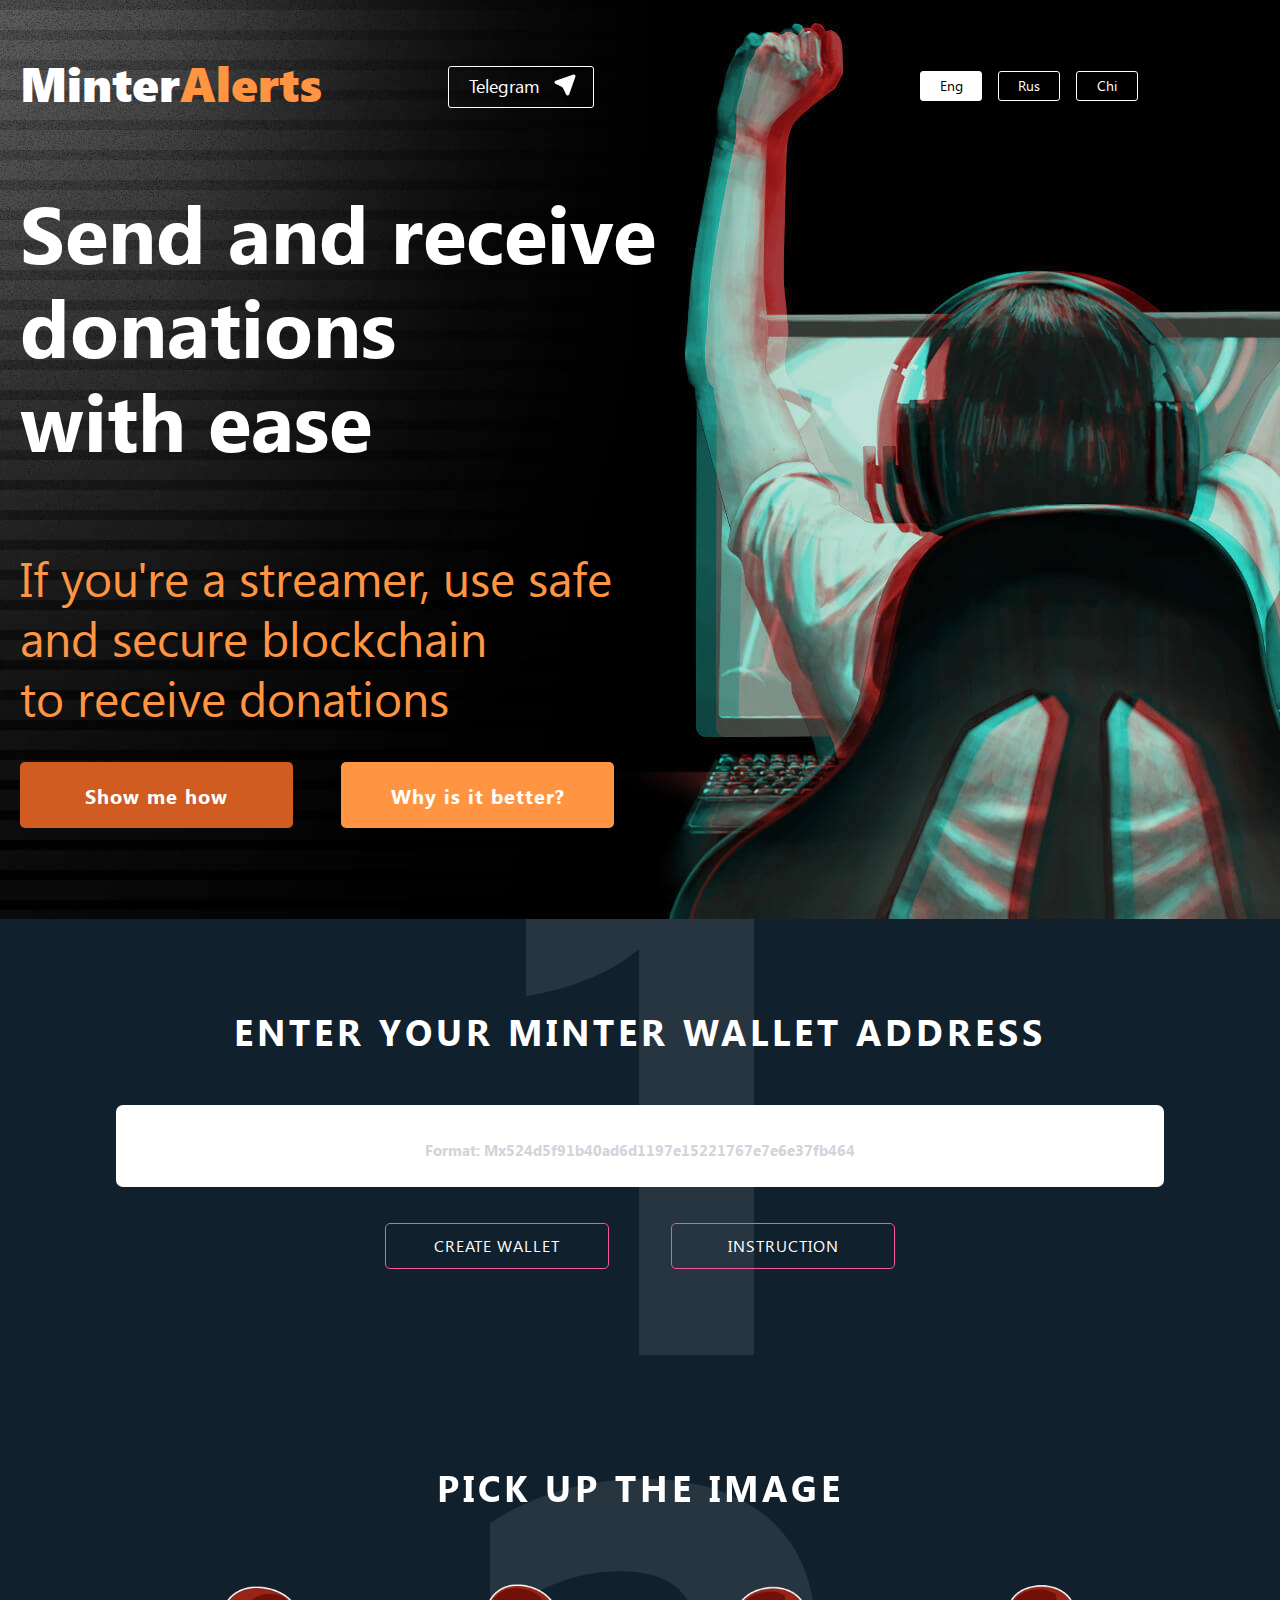
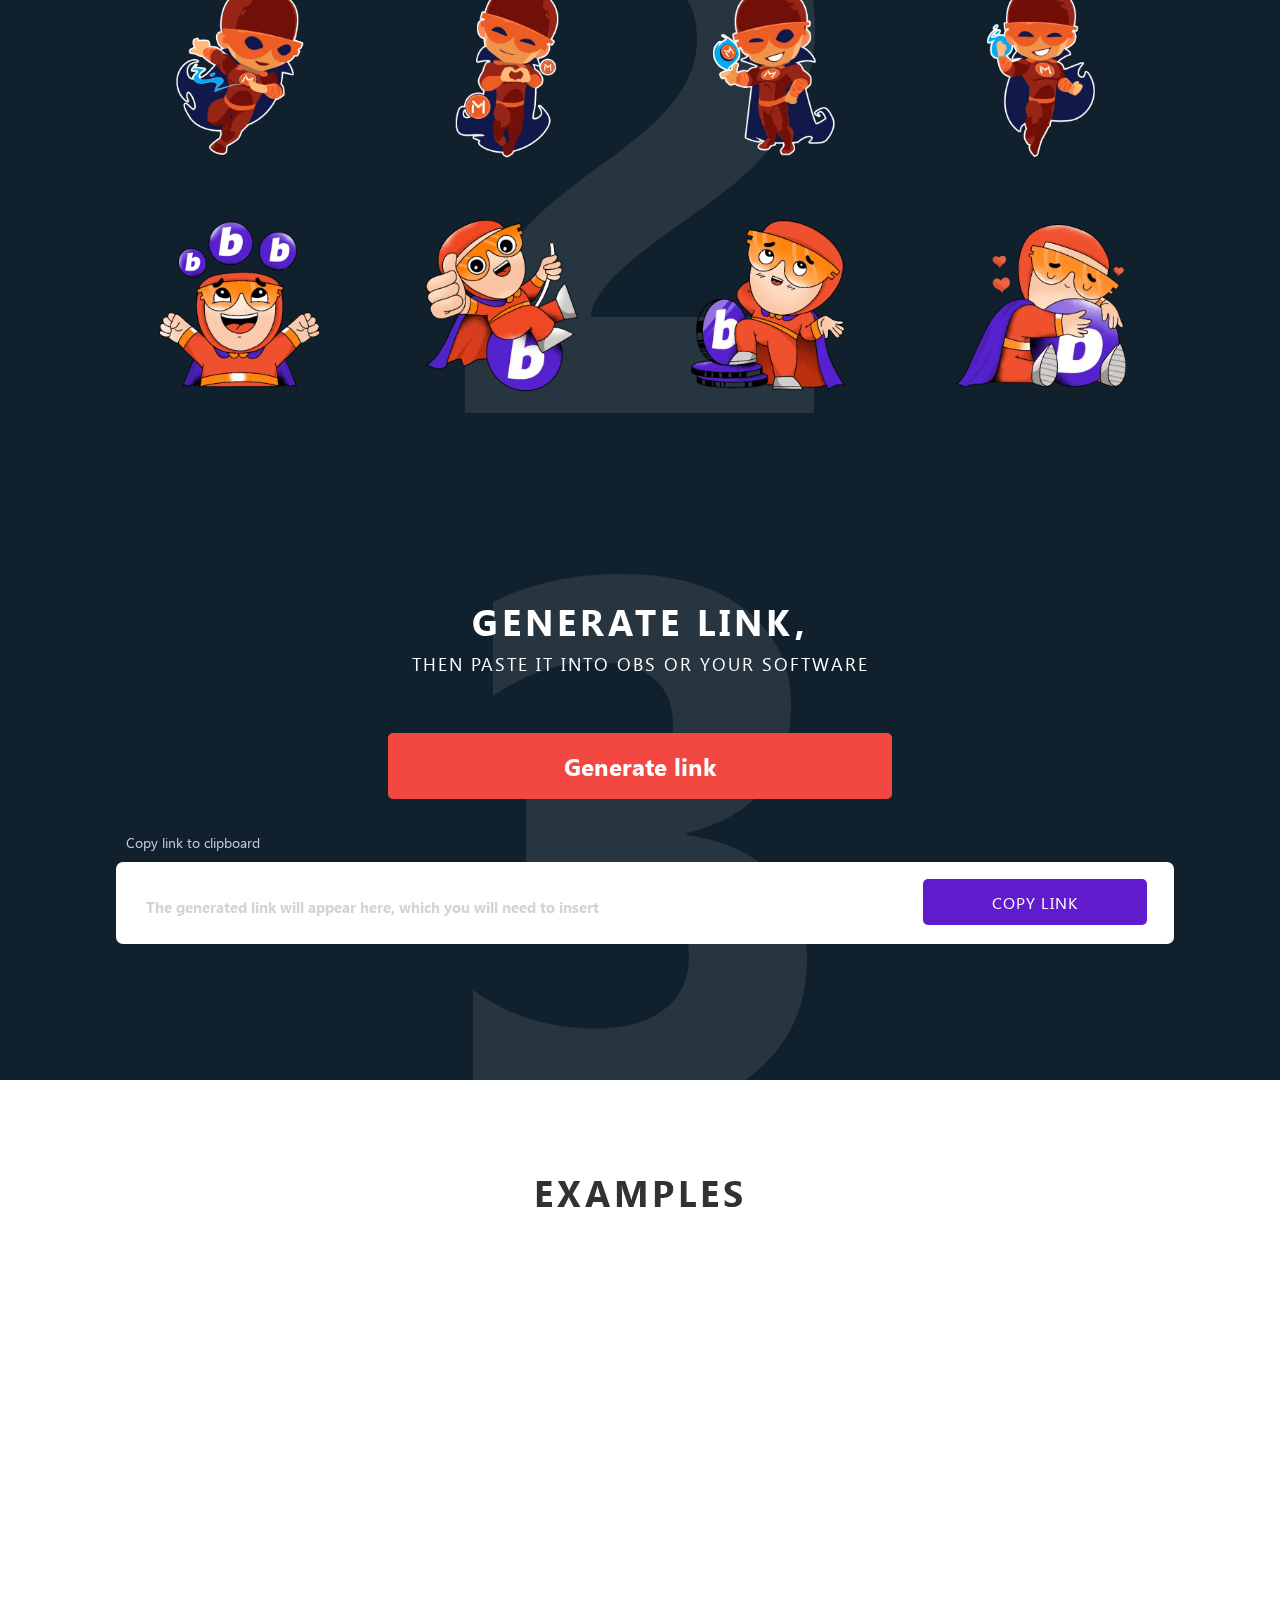
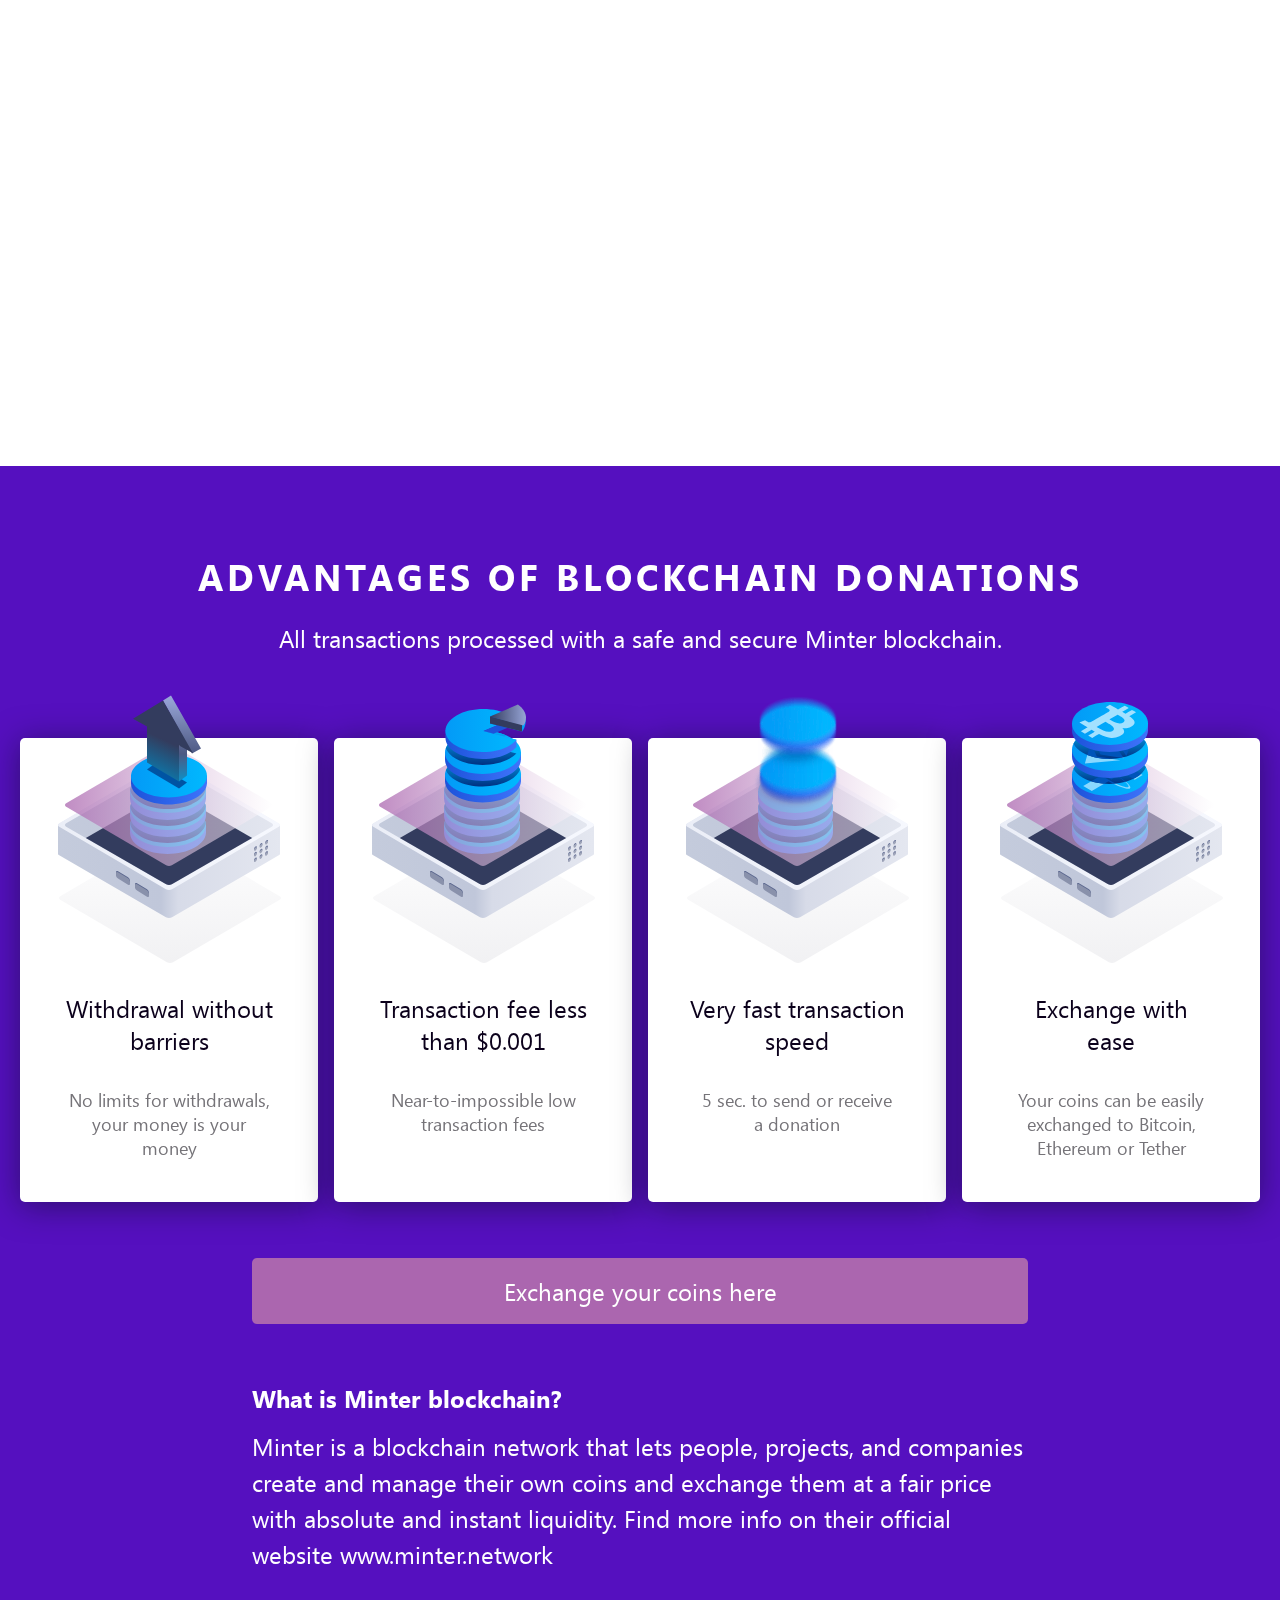
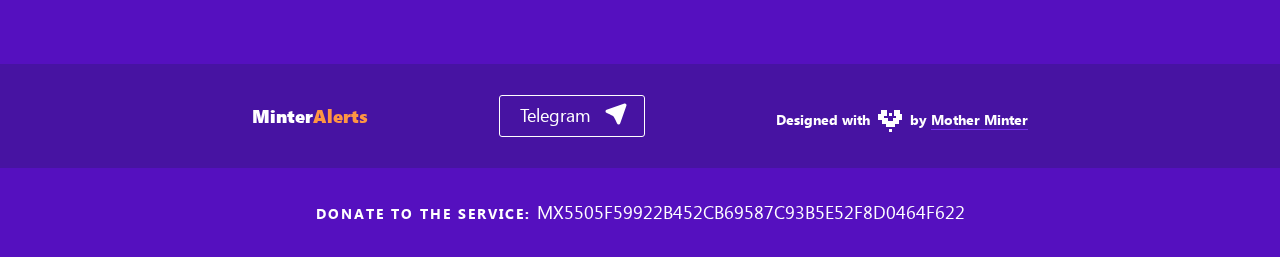
==== index.html @ 15d19d4d "пропустить перевод в футере" ====
<!DOCTYPE html>
<html lang="en">
<head>
    <title>Minter Alerts - Send and receive donations with ease</title>
	<meta name="description" content="">
    <meta charset="UTF-8">
    <meta name="viewport" content="width=device-width, initial-scale=1.0">
	<link rel="apple-touch-icon" sizes="57x57" href="/apple-icon-57x57.png">
	<link rel="apple-touch-icon" sizes="60x60" href="/apple-icon-60x60.png">
	<link rel="apple-touch-icon" sizes="72x72" href="/apple-icon-72x72.png">
	<link rel="apple-touch-icon" sizes="76x76" href="/apple-icon-76x76.png">
	<link rel="apple-touch-icon" sizes="114x114" href="/apple-icon-114x114.png">
	<link rel="apple-touch-icon" sizes="120x120" href="/apple-icon-120x120.png">
	<link rel="apple-touch-icon" sizes="144x144" href="/apple-icon-144x144.png">
	<link rel="apple-touch-icon" sizes="152x152" href="/apple-icon-152x152.png">
	<link rel="apple-touch-icon" sizes="180x180" href="/apple-icon-180x180.png">
	<link rel="icon" type="image/png" sizes="192x192"  href="/android-icon-192x192.png">
	<link rel="icon" type="image/png" sizes="32x32" href="favicon-32x32.png">
	<link rel="icon" type="image/png" sizes="96x96" href="favicon-96x96.png">
	<link rel="icon" type="image/png" sizes="16x16" href="favicon-16x16.png">
	<link rel="manifest" href="./manifest.json">
	<meta name="msapplication-TileColor" content="#ffffff">
	<meta name="msapplication-TileImage" content="/ms-icon-144x144.png">
	<meta name="theme-color" content="#ffffff">
    <link rel="stylesheet" href="assets/css/reset.css">
    <link rel="stylesheet" href="slick/slick.css">
    <link rel="stylesheet" href="slick/slick-theme.css">
    <link rel="stylesheet" href="assets/css/my-style.css">
</head>
<body>
    <!--Start Page-->
    <!--Start Header-->
    <header>
        <div class="container-big">
            <a href="/" class="logo">Minter<span>Alerts</span></a>
            <a href="https://t.me/MinterAlerts" class="telegram" target="_blank">
               <svg viewBox="0 0 180 60" class="border" preserveAspectRatio="none">
                  <polyline points="179,1 179,59 1,59 1,1 179,1" class="bg-line" />
                  <polyline points="179,1 179,59 1,59 1,1 179,1" class="hl-line" />
                </svg>
                <span>Telegram</span><img src="assets/img/svg/telegram.svg" alt="">
            </a>
            <div class="lang-btn">
                <button data-index="0" class="btn lang-btn__active js-lang-active" onclick="redrawlng('en')">Eng</button>
                <button data-index="2" class="btn" onclick="redrawlng('ru')">Rus</button>
                <button data-index="1" class="btn" onclick="redrawlng('cn')">Chi</button>
            </div>
        </div>
    </header>
    <div class="hamburger" onclick="showMenu()">
        <div class="wrap-hamburger">
            <span></span>
            <span></span>
            <span></span>
        </div>
    </div>
    <div class="menu">
        <div class="lang-btn__mobil">
            <button data-index="0" class="btn js-lang-active" onclick="redrawlng('en')"><img src="assets/img/svg/flag_kingdom.svg" alt=""></button>
            <button data-index="2" class="btn" onclick="redrawlng('ru')"><img src="assets/img/svg/flag_russia.svg" alt=""></button>
            <button data-index="1" class="btn" onclick="redrawlng('cn')"><img src="assets/img/svg/flag_china.svg" alt=""></button>
        </div>
        <ul class="nav">
            <li><a href="#alerts" onclick="hideMenu()">Alerts</a></li>
            <li><a href="#examples" onclick="hideMenu()">examples</a></li>
            <li><a href="#wallet" onclick="hideMenu()">wallet</a></li>
        </ul>
        <button class="btn" onclick="hideMenu()">Close</button>
    </div>
    <!--End Header-->
    <!--Start Top-Slide-->
    <section class="top-slide">
        <div id="black-bg"></div>
        <div class="container-big">
            <h1  class="replacer h1-title" lng="send_and_receive">Send and receive<br>donations<br>with ease</h1>
            <h2 class="replacer h2-subtitle" lng="if_youre_a_streamer">If you're a streamer, use safe<br>and secure blockchain<br>to receive donations</h2>
            <div class="top-slide__btn">
                <a class="btn" href="#wallet">
                    <span class="btn-effect gradient-01"></span>
                    <span class="replacer btn-text" lng="show_me_how">Show me how</span>
                </a>
                <a class="btn btn-right" href="#information">
                    <span class="btn-effect gradient-02"></span>
                    <div class="replacer btn-text" lng="why">Why is it better?</div>
                </a>
            </div>
        </div>
    </section>
    <!--End Top-Slide-->
    <!--Start Order-Process-->
    <section class="order-process">
        <div class="container-middle">
            <!--Start Wallet-Number-->
            <div class="wallet-number" id="wallet">
                <h3 class="replacer" lng="enter_your_wallet">Enter your Minter wallet address</h3>
                <h3 class="replacer mobil-h3" lng="enter_your_wallet">1.Enter your Minter wallet address</h3>
                <form>
                    <input type="text" id="inputAddr" placeholder="Format: Mx524d5f91b40ad6d1197e15221767e7e6e37fb464">
                    <a class="btn btn-left" hl = "console_minter" href="https://console.minter.network/" target="_blank">
                        <span class="replacer" lng="create_wallet">create wallet</span>
                        <svg viewBox="0 0 180 60" class="border" preserveAspectRatio="none">
                          <polyline points="179,1 179,59 1,59 1,1 179,1" class="bg-line" />
                          <polyline points="179,1 179,59 1,59 1,1 179,1" class="hl-line" />
                        </svg>
                   </a>
                    <a class="btn js-replace-link" hl = "how_to_wallet" href="https://en.minter.wiki/How_to_create_wallet" target="_blank">
                        <span class="replacer" lng="instruction">instruction</span>
                        <svg viewBox="0 0 180 60" class="border" preserveAspectRatio="none">
                          <polyline points="179,1 179,59 1,59 1,1 179,1" class="bg-line" />
                          <polyline points="179,1 179,59 1,59 1,1 179,1" class="hl-line" />
                        </svg>
                    </a>
                </form>
            </div>
            <!--End Wallet-Number-->
            <!--Start Alert-->
            <div class="alert" id="alerts">
                <h3 class="replacer" lng="pick_up_the_image">pick up the image</h3>
                <h3 class="replacer mobil-h3" lng="pick_up_the_image">2.pick up the image</h3>
                <div class="alert-items">
                    <div class="alert__item" tabindex="0">
                        <img src="assets/img/alert-img/alert-img_01.png" alt="" id="Img_1">
                    </div>
                    <div class="alert__item" tabindex="0">
                        <img src="assets/img/alert-img/alert-img_02.png" alt="" id="Img_2">
                    </div>
                    <div class="alert__item" tabindex="0">
                        <img src="assets/img/alert-img/alert-img_03.png" alt="" id="Img_3">
                    </div>
                    <div class="alert__item" tabindex="0">
                        <img src="assets/img/alert-img/alert-img_04.png" alt="" id="Img_4">
                    </div>
                    <div class="alert__item" tabindex="0">
                        <img src="assets/img/alert-img/alert-img_05.png" alt="" id="Img_5">
                    </div>
                    <div class="alert__item" tabindex="0">
                        <img src="assets/img/alert-img/alert-img_06.png" alt="" id="Img_6">
                    </div>
                    <div class="alert__item" tabindex="0">
                        <img src="assets/img/alert-img/alert-img_07.png" alt="" id="Img_7">
                    </div>
                    <div class="alert__item" tabindex="0">
                        <img src="assets/img/alert-img/alert-img_08.png" alt="" id="Img_8">
                    </div>
                </div>
            </div>
        <!--End Alert-->
        <!--Start Generate-->
        <div class="generate">
            <h3 class="replacer" lng="generate_link">Generate link,</h3>
            <h3 class="replacer mobil-h3" lng="generate_link">3.Generate link,</h3>
            <p class="replacer" lng="paste_it_into_obs">Then paste it into OBS or your SOFTWARE</p>
            <button class="btn" onclick="generate(LANGUAGE)">
                <span class="btn-effect gradient-03"></span>
                <span class="replacer btn-text" lng="generate">Generate link</span>
            </button>
            <form>
                <input type="text" id="outputAddr" placeholder="The generated link will appear here, which you will need to insert">
                <button class="btn">
                    <div class="wrap">
                        <span class="btn-effect gradient-04"></span>
                        <span class="js-copied replacer btn-text" lng="copy_link">Copy Link</span>
                    </div>
                </button>
                <span class="replacer" lng="copy_to_clipboard">Copy link to clipboard</span>
            </form>
        </div>
        <!--End Generate-->
        </div>
    </section>
    <!--End Order-Process-->
    <!--Start Examples-->
    <section class="examples" id="examples">
        <div class="container-big">
            <h3 class="replacer" lng="examples">examples</h3>
			<div class="video">
                        <iframe width="560" height="315" src="https://player.twitch.tv/?autoplay=false&video=v489800971" frameborder="0"></iframe>
            </div>
        </div>
    </section>
    <!--End Examples-->
    <!--Start Information-->
    <section class="information" id="information">
        <div class="container-big">
            <h3 class="replacer" lng="advantages">Advantages of blockchain donations</h3>
            <p class="replacer" lng="processed_with_safe">All transactions processed with a safe and secure Minter blockchain.</p>
            <div class="advantages-items">
                <div class="advantages__item item-01">
                    <h4 class="replacer" lng="withdrawal">Withdrawal without<br>barriers</h4>
                    <p class="replacer" lng="no_limits">No limits for withdrawals,<br>your money is your<br>money</p>
                    <img class="item-img-01" src="assets/img/svg/shadow.svg" alt="">
                    <img class="item-img-02" src="assets/img/svg/box.svg" alt="">
                    <img class="item-img-03" src="assets/img/svg/poligon.svg" alt="">
                    <img class="item-img-04" src="assets/img/svg/money.svg" alt="">
                    <img class="item-img-05" src="assets/img/svg/arrow.svg" alt="">
                </div>
                <div class="advantages__item item-02">
                    <h4 class="replacer" lng="fee">Transaction fee less<br>than $0.001</h4>
                    <p class="replacer" lng="low_fees">Near-to-impossible low<br>transaction fees</p>
                    <img class="item-img-01" src="assets/img/svg/shadow.svg" alt="">
                    <img class="item-img-02" src="assets/img/svg/box.svg" alt="">
                    <img class="item-img-03" src="assets/img/svg/poligon.svg" alt="">
                    <img class="item-img-04" src="assets/img/svg/money_4.svg" alt="">
                    <img class="item-img-05" src="assets/img/svg/money_3.svg" alt="">
                    <img class="item-img-06" src="assets/img/svg/money_2.svg" alt="">
                    <img class="item-img-07" src="assets/img/svg/sector.svg" alt="">
                </div>
                <div class="advantages__item item-03">
                    <h4 class="replacer" lng="fast_speed">Very fast transaction<br>speed</h4>
                    <p class="replacer" lng="5_sec">5 sec. to send or receive<br>a donation</p>
                    <img class="item-img-01" src="assets/img/svg/shadow.svg" alt="">
                    <img class="item-img-02" src="assets/img/svg/box-v2.svg" alt="">
                    <img class="item-img-shadow" src="assets/img/shadow.png" alt="">
                    <img class="item-img-03" src="assets/img/svg/poligon.svg" alt="">
                    <img class="item-img-04" src="assets/img/money_blur_bot.png" alt="">
                    <img class="item-img-05" src="assets/img/money_blur_shadow.png" alt="">
                    <img class="item-img-06" src="assets/img/money_blur_top.png" alt="">
                </div>
                <div class="advantages__item item-04">
                    <h4 class="replacer" lng="exchange_with_ease">Exchange with<br>ease</h4>
                    <p class="replacer" lng="easily_exchanged">Your coins can be easily<br>exchanged to Bitcoin,<br>Ethereum or Tether</p>
                    <img class="item-img-01" src="assets/img/svg/shadow.svg" alt="">
                    <img class="item-img-02" src="assets/img/svg/box.svg" alt="">
                    <img class="item-img-03" src="assets/img/svg/poligon.svg" alt="">
                    <img class="item-img-04" src="assets/img/svg/tether.svg" alt="">
                    <img class="item-img-05" src="assets/img/svg/ethereum.svg" alt="">
                    <img class="item-img-06" src="assets/img/svg/bitcoin.svg" alt="">
                </div>
            </div>
            <div class="advantages-slider">
                <div class="advantages-slider__item">
                    <h4 class="replacer" lng="withdrawal">Withdrawal without<br>barriers</h4>
                    <p class="replacer" lng="no_limits">No limits for withdrawals,<br>your money is your<br>money</p>
                    <img src="assets/img/img-s1.png" alt="">
                </div>
                <div class="advantages-slider__item">
                    <h4 class="replacer" lng="fee">Transaction fee less<br>than $0.001</h4>
                    <p class="replacer" lng="low_fees">Near-to-impossible low<br>transaction fees</p>
                    <img src="assets/img/img-s2.png" alt="">
                </div>
                <div class="advantages-slider__item">
                    <h4 class="replacer" lng="fast_speed">Very fast transaction<br>speed</h4>
                    <p class="replacer" lng="5_sec">5 sec. to send or receive<br>a donation</p>
                    <img src="assets/img/img-s3.png" alt="">
                </div>
                <div class="advantages-slider__item">
                    <h4 class="replacer" lng="exchange_with_ease">Exchange with<br>ease</h4>
                    <p class="replacer" lng="easily_exchanged">Your coins can be easily<br>exchanged to Bitcoin,<br>Ethereum or Tether</p>
                    <img src="assets/img/img-s4.png" alt="">
                </div>
            </div>
            <div class="container-small">
                <a class="btn" hl = "1001" href="https://minter.1001btc.com/en/" target="_blank">
                    <span class="btn-effect gradient-05"></span>
                    <span class="replacer btn-text" lng="exchange">Exchange your coins here</span>
                </a>
                <h4 class="replacer" lng="what_is_minter">What is Minter blockchain?</h4>
                <p><span class="replacer" lng="minter_is">Minter is a blockchain network that lets people, projects, and companies
                create and manage their own coins and exchange them at a fair price
                with absolute and instant liquidity. Find more info on their official
                    website</span> <a href="https://www.minter.network" target="_blank">www.minter.network</a></p>
            </div>
        </div>
    </section>
    <!--End Information-->
    <!--Start Footer-->
    <footer>
        <div class="container-small">
            <a href="/" class="replacer logo foot-logo">Minter<span>Alerts</span></a>
            <a href="https://t.me/MinterAlerts" class="telegram" target="_blank">
               <svg viewBox="0 0 180 60" class="border" preserveAspectRatio="none">
                  <polyline points="179,1 179,59 1,59 1,1 179,1" class="bg-line" />
                  <polyline points="179,1 179,59 1,59 1,1 179,1" class="hl-line" />
                </svg>
                <span class="replacer">Telegram</span><img src="assets/img/svg/telegram.svg" alt="">
            </a>
            <p class="replacer" lng_="mother_minter">Designed with <img id="heart" src="assets/img/svg/heart.svg" alt=""> by <a href="https://motherminter.org/" target="_blank">Mother Minter</a></p>
        </div>
    </footer>
	<div class="donate">
		Donate to the service: <span>Mx5505f59922b452cb69587c93b5e52f8d0464f622</span>
	</div>
    <!--End Footer-->
    <!--End Page-->
    <!--Start Scripts-->
    <script src="assets/js/jQuery.min.js"></script>
    <script src="slick/slick.min.js"></script>
    <script src="assets/js/custom.js"></script>
    <script src="assets/js/indexscripts.js"></script>
    <script src="assets/js/langswitch.js"></script>
</body>
</html>
---- assets/css/my-style.css ----
/*===== Fonts ====================*/

@font-face {
    font-family: SegoeUIRegular;
    src: url(../fonts/SegoeUIRegular/SegoeUIRegular.eot);
    src: url(../fonts/SegoeUIRegular/SegoeUIRegular.eot) format("embedded-opentype"), url(../fonts/SegoeUIRegular/SegoeUIRegular.woff) format("woff"), url(../fonts/SegoeUIRegular/SegoeUIRegular.ttf) format("truetype")
}

@font-face {
    font-family: SegoeUIBlack;
    src: url(../fonts/SegoeUIBlack/SegoeUIBlack.eot);
    src: url(../fonts/SegoeUIBlack/SegoeUIBlack.eot) format("embedded-opentype"), url(../fonts/SegoeUIBlack/SegoeUIBlack.woff2) format("woff2"), url(../fonts/SegoeUIBlack/SegoeUIBlack.woff) format("woff"),
    url(../fonts/SegoeUIBlack/SegoeUIBlack.ttf) format("truetype"), url(../fonts/SegoeUIBlack/SegoeUIBlack.svg#SegoeUIBlack) format("svg")
}

@font-face {
    font-family: SegoeUIBold;
    src: url(../fonts/SegoeUIBold/SegoeUIBold.eot);
    src: url(../fonts/SegoeUIBold/SegoeUIBold.eot) format("embedded-opentype"), url(../fonts/SegoeUIBold/SegoeUIBold.woff) format("woff"),
    url(../fonts/SegoeUIBold/SegoeUIBold.ttf) format("truetype")
}

/*===== Global ====================*/

body {
    font-family: SegoeUIRegular, sans-serif;
}

body::-webkit-scrollbar {
    width: 0;
}

h3 {
    font: 36px/1 SegoeUIBold, sans-serif;
    text-transform: uppercase;
    letter-spacing: 4px;
}

a {
    text-decoration: none;
}

input {
    outline: none;
    width: 100%;
    height: 80px;
    margin-bottom: 36px;
    padding-left: 30px;
    padding-right: 30px;
    border-radius: 7px;
    border: none;
    font: 24px/80px SegoeUIBold, sans-serif;
    color: #95969c;
}

input::placeholder {
    font: 15px/80px SegoeUIBold, sans-serif;
    color: #d2d4db;
}

.h1-title {
    max-width: 650px;
}

.h2-subtitle {
    max-width: 612px;
}

.container-huge,
.container-big,
.container-middle,
.container-small {
    margin: 0 auto;
    padding: 0 20px;
}

.container-huge {
    max-width: 1592px;
}

.container-big {
    max-width: 1320px;
}

.container-middle {
    max-width: 1048px;
}

.container-small {
    max-width: 776px;
}

.btn {
    outline: none;
    border: none;
    border-radius: 5px;
    cursor: pointer;
    font: 16px/1 SegoeUIRegular, sans-serif;
    transition: .3s;
}

.btn-text {
    position: absolute;
    top: 0;
    left: 0;
    width: 100%;
    text-align: center;
    z-index: 2;
}

.btn-effect {
    width: 200px;
    height: 200px;
    position: absolute;
    transform: scale(0);
    transition: transform .1s;
    z-index: 1;
    filter: brightness(130%);
}

.btn:hover .btn-effect {
    transform: scale(1);
}

.btn:active .btn-effect {
    transform: scale(1.5);
}

.gradient-01 {
    background: radial-gradient(circle closest-side, #d15c22, transparent);
    filter: brightness(140%);
}

.gradient-02 {
    background: radial-gradient(circle closest-side, #ff9542, transparent);
}

.gradient-03 {
    background: radial-gradient(circle closest-side, #f24841, transparent);
    filter: brightness(140%);
}

.gradient-04 {
    background: radial-gradient(circle closest-side, #621bcc, transparent);
}

.gradient-05 {
    background: radial-gradient(circle closest-side, #ab66af, transparent);
}

.telegram svg,
.wallet-number .btn svg {
  position: absolute;
  left: 0;
  top: 0;
  fill: none;
  stroke: #fff;
  stroke-dasharray: 150 480;
  stroke-dashoffset: 150;
  transition: .8s ease-in-out;
}

.telegram svg {
  width: 146px;
  height: 42px;
}

.wallet-number .btn svg {
    width: 222px;
    height: 44px;
}

.telegram:hover,
.wallet-number .btn:hover {
  transition: .8s ease-in-out;
  background: #4F95DA;
}

.telegram:hover svg,
.wallet-number .btn:hover svg {
  stroke-dashoffset: -480;
}

/*===== Header ====================*/

header {
    position: absolute;
    width: 100%;
    top: 60px;
    left: 0;
    z-index: 1;
}

header .container-big {
    display: flex;
    align-items: flex-end;
    position: relative;
}

.logo {
    font: 48px/1 SegoeUIBlack, sans-serif;
    color: #fff;
}

.logo span {
    color: #ff9542;
}

.telegram {
    color: #fff;
    font-size: 18px;
    margin-left: 126px;
    border: 1px solid #fff;
    border-radius: 3px;
    position: relative;
    width: 144px;
    height: 40px;
    transition: 1s ease-in-out;
}

.telegram span {
    position: absolute;
    top: 10px;
    left: 20px;
}

.telegram img {
    position: absolute;
    top: 2px;
    right: 12px;
}

.hamburger {
    display: none;
    width: 30px;
    height: 20px;
    position: absolute;
    top: 15px;
    right: 10px;
    z-index: 4;
}

.wrap-hamburger {
    position: relative;
    width: 30px;
    height: 20px;
}

.hamburger span {
    width: 30px;
    height: 2px;
    position: absolute;
    left: 0;
    background: #fff;
    transition: .3s;
}

.hamburger span:nth-child(1) {
    top: 0;
    transform-origin: right;
}

.hamburger span:nth-child(2) {
    top: 9px;
    transform-origin: left;
}

.hamburger span:nth-child(3) {
    bottom: 0;
    transform-origin: right;
}

.active-hamburger {
    position: fixed;
    top: 12px;
    right: 12px;
}

.active-hamburger span {
    background: #d15c22;
}

.active-hamburger span:nth-child(1) {
    transform: rotate(-45deg);
    width: 26px;
}

.active-hamburger span:nth-child(2) {
    transform: scaleX(0);
}

.active-hamburger span:nth-child(3) {
    transform: rotate(45deg);
    width: 26px;
}

.menu {
    width: 100vw;
    height: 100vh;
    position: fixed;
    top: 0;
    left: 0;
    background: #fff;
    z-index: -1;
    overflow: scroll;
    transform-origin: top;
    opacity: 0;
    transition: .3s;
}

.nav {
    text-align: center;
    font: 30px/1 SegoeUIBold, sans-serif;
    letter-spacing: 2px;
    text-transform: uppercase;
    margin-top: 200px;
}

.nav li {
    margin: 48px 0;
}

.nav li a {
    color: #323232;
}

.menu .btn {
    width: 197px;
    font: 20px/50px SegoeUIRegular, sans-serif;
    margin-top: 30px;
    margin-left: calc(50vw - 98.5px);
    margin-bottom: 30px;
    color: #fff;
    background: #d15c22;
}

.lang-btn {
    position: absolute;
    top: 11px;
    right: 142px;
}

.lang-btn .btn {
    width: 62px;
    height: 30px;
    margin-left: 12px;
    border: 1px solid #fff;
    border-radius: 3px;
    font-size: 14px;
    color: #fff;
    background: none;
    transition: color .3s, background .3s;
}

.lang-btn .btn:hover,
.lang-btn .lang-btn__active {
    color: #000;
    background: #fff;
}

.lang-btn__mobil {
	display: -webkit-box;
	display: flex;
    position: absolute;
    top: 76px;
    left: -webkit-calc(50% - 93.5px);
}

.menu .lang-btn__mobil .btn {
	display: block;
    width: 55px;
	height: 40px;
	padding: 0;
    margin: 4px;
    background: none;
}

.menu .lang-btn__mobil .btn img {
    width: 55px;
}

/*===== Top-Slide ====================*/

.top-slide {
    height: 919px;
    position: relative;
    background: url(../img/back-top-slide.jpg) no-repeat center top;
}

#black-bg {
    width: 100%;
    height: 100%;
    position: absolute;
    top: 0;
    left: 0;
    background: #000;
    z-index: -1;
}

h1 {
    font: 80px/94px SegoeUIBold, sans-serif;
    color: #fff;
    padding: 184px 0 82px;
}

h2 {
    font-size: 48px;
    line-height: 60px;
    color: #ff9542;
}

.top-slide__btn {
    display: flex;
}

.top-slide .btn {
    display: block;
    width: 273px;
    height: 66px;
    margin-top: 34px;
    font: 20px/66px SegoeUIBold, sans-serif;
    color: #fff;
    letter-spacing: 1px;
    position: relative;
    overflow: hidden;
    background: #d15c22;
}

.top-slide .btn-right {
    margin-left: 48px;
    background: #ff9542;
}

/*===== Order-Process ====================*/

.order-process {
    text-align: center;
    color: #fff;
    background: #10212d;
}

/*===== Wallet-Number ====================*/

.wallet-number {
    padding: 94px 0 100px;
    background: url(../img/svg/1.svg) no-repeat;
    background-position: center top;
}

.wallet-number h3 {
    margin-bottom: 56px;
}

.mobil-h3 {
    display: none;
}

.wallet-number form {
    display: flex;
    justify-content: center;
    flex-wrap: wrap;
}

.wallet-number form input {
    text-align: center;
}

.wallet-number .btn {
    width: 222px;
    border: 1px solid #f655a0;
    color: #fff;
    text-transform: uppercase;
    letter-spacing: 1px;
    line-height: 44px;
    background: none;
    position: relative;
    transition: 1s ease-in-out;
}

.wallet-number .btn-left {
    margin-right: 62px;
}

/*===== Alert ====================*/

.alert {
    padding: 100px 0;
    background: url(../img/svg/2.svg) no-repeat;
    background-position: center center;
}

.alert h3 {
    margin-bottom: 50px;
}

.alert-items {
    display: flex;
    flex-wrap: wrap;
    align-content: center;
	justify-content: center;
    margin: 0 -10px;
}

.alert__item {
    width: 247px;
    padding: 26px 0;
    margin: 0 10px;
    border-radius: 5px;
    cursor: pointer;
    outline: none;
}

.alert__item:hover {
    border: 1px solid #284f6b;
    width: 245px;
    padding: 25px 0;
}

.alert__item:focus {
    background: rgba(255, 255, 255, 0.2);
}

.alert__item img {
    max-height: 180px;
}

/*===== Generate ====================*/

.generate {
    padding: 80px 0 100px;
    background: url(../img/svg/3.svg) no-repeat;
    background-position: center bottom;
}

.generate h3 {
    margin-bottom: 16px;
}

.generate p {
    font-size: 18px;
    letter-spacing: 2px;
    text-transform: uppercase;
    margin-bottom: 60px;
}

.generate .btn {
    width: 504px;
    height: 66px;
    position: relative;
    overflow: hidden;
    font: 24px/66px SegoeUIBold, sans-serif;
    color: #fff;
    background: #f24841;
    margin-bottom: 63px;
}

.generate form {
    position: relative;
    width: 100%;
}

.generate form input {
    /*padding-right: 271px;*/
    width: calc(100% - 50px);
}

.generate form span {
    position: absolute;
    top: -26px;
    left: 10px;
    font-size: 14px;
    color: #c5cce2;
}

.generate form .btn {
    width: 224px;
    height: 46px;
    position: absolute;
    top: 17px;
    right: 17px;
    text-transform: uppercase;
    background: #621bcc;
}

.generate form .btn .wrap {
    position: relative;
    height: 100%;
}

.generate form .btn .wrap .btn-text {
    font: 16px/46px SegoeUIRegular, sans-serif;
    color: #fff;
    letter-spacing: 1px;
    top: 0;
    left: 0;
}

/*===== Examples ====================*/

.examples {
    padding: 94px 0 136px;
}

.examples h3 {
    color: #323232;
    text-align: center;
    margin-bottom: 58px;
}

.video-items {
    display: flex;
    margin: -20px;
}

.video__item {
    margin: 20px;
    width: 504px;
}

.video {
    position: relative;
    padding-bottom: 56.25%;
}

.video iframe {
    position: absolute;
    top: 0;
    left: 0;
    width: 100% !important;
    height: 100% !important;
}

/*===== Information ====================*/

.information {
    padding: 92px 0;
    color: #fff;
    text-align: center;
    background: #5510bf;
}

.information h3 {
    margin-bottom: 30px;
}

.information p {
    font-size: 24px;
    line-height: 1.2;
    margin-bottom: 86px;
}

/*===== Advantages ====================*/

.advantages-items {
    display: flex;
    margin: -8px;
}

.advantages__item {
    width: calc(25% - 16px);
    height: 464px;
    margin: 8px;
    position: relative;
    border-radius: 5px;
    background: #fff;
    transition: margin .3s, box-shadow .3s;
    box-shadow: 0 4px 32px 0 rgba(10, 14, 29, .5);
}

.advantages__item:hover {
    margin-top: -4px;
    box-shadow: 0 6px 48px 0 rgba(10, 14, 29, .8);
}

.advantages__item h4 {
    font-size: 24px;
    line-height: 32px;
    color: #0b001b;
    margin-top: 254px;
    margin-bottom: 32px;
}

.advantages__item p {
    font-size: 18px;
    line-height: 24px;
    color: #757378;
}

.advantages__item img {
    position: absolute;
    transition: top .3s
}

.advantages__item .item-img-01 {
    top: 90px;
    left: calc(50% - 114px);
}

.advantages__item .item-img-02 {
    top: 16px;
    left: calc(50% - 120px);
}

.advantages__item .item-img-03 {
    top: 2px;
    left: calc(50% - 110px);
}

.advantages__item:hover .item-img-02 {
    top: 10px;
    left: calc(50% - 120px);
}

.advantages__item:hover .item-img-03 {
    top: 7px;
    left: calc(50% - 110px);
}

.item-01 .item-img-04 {
    top: 4px;
    left: calc(50% - 45px);
    opacity: 0;
    transition: opacity .3s;
    transition-delay: 0;
}

.item-01 .item-img-05 {
    top: -48px;
    left: calc(50% - 45px);
}

.item-01:hover .item-img-04 {
    opacity: 1;
    transition-delay: .15s;
}

.item-01:hover .item-img-05 {
    top: -73px;
    left: calc(50% - 45px);
}

.item-02 .item-img-04 {
    opacity: 1;
    top: 10px;
    left: calc(50% - 40px);
}

.item-02 .item-img-05 {
    top: -12px;
    left: calc(50% - 40px);
}

.item-02 .item-img-06 {
    top: -34px;
    left: calc(50% - 42px);
}

.item-02 .item-img-07 {
    top: -40px;
    left: 50%;
    transition: left .3s, top .3s;
}

.item-02:hover .item-img-04 {
    top: -2px;
}

.item-02:hover .item-img-05 {
    top: -27px;
}

.item-02:hover .item-img-06 {
    top: -52px;
}

.item-02:hover .item-img-07 {
    top: -62px;
    left: calc(50% + 10px);
}

.item-03 .item-img-shadow {
    top: 14px;
    left: calc(50% - 45px);
}

.item-03 .item-img-04 {
    top: 2px;
    left: calc(50% - 39px);
}

.item-03 .item-img-05 {
    top: -5px;
    left: calc(50% - 39px);
    transition: top .15s, opacity .15s;
}

.item-03 .item-img-06 {
    top: -46px;
    left: calc(50% - 39px);
    transition: top .15s, opacity .15s;
}

.item-03:hover .item-img-shadow {
    top: -50px;
    opacity: 0;
}

.item-03:hover .item-img-04 {
    top: -38px;
}

.item-03:hover .item-img-05 {
    top: -200px;
    opacity: 0;
}

.item-03:hover .item-img-06 {
    top: -200px;
    opacity: 0;
}

.item-04 .item-img-04 {
    top: 10px;
    left: calc(50% - 41px);
}

.item-04 .item-img-05 {
    top: -15px;
    left: calc(50% - 41px);
}

.item-04 .item-img-06 {
    top: -41px;
    left: calc(50% - 41px);
}

.item-04:hover .item-img-04 {
    top: 0px;
    left: calc(50% - 41px);
}

.item-04:hover .item-img-05 {
    top: -30px;
    left: calc(50% - 41px);
}

.item-04:hover .item-img-06 {
    top: -61px;
    left: calc(50% - 41px);
}

/*===== Advantages-Slider ====================*/

.advantages-slider {
    margin: -8px;
    display: none;
}

.advantages-slider__item {
    max-width: 318px;
    height: 464px;
    margin: 8px;
    margin-top: 41px;
    position: relative;
    border-radius: 5px;
    background: #fff;
}

.advantages-slider__item h4 {
    font-size: 24px;
    line-height: 32px;
    color: #0b001b;
    padding-top: 254px;
    margin-bottom: 32px;
}

.advantages-slider__item p {
    font-size: 18px;
    line-height: 24px;
    color: #757378;
}

.advantages-slider__item img {
    width: 222px;
    position: absolute;
    top: -41px;
    left: calc(50% - 111px);
}

.slick-dots {
    bottom: -31px;
}

.slick-dots li button:before {
    font-size: 12px;
    opacity: 1;
    color: #fff;
}

.slick-dots li.slick-active button:before {
    color: #03a2f9;
}

/*===== Information ====================*/

.information .container-small {
    text-align: left;
}

.information .btn {
    display: block;
    width: 100%;
    height: 66px;
    position: relative;
    overflow: hidden;
    font-size: 24px;
    line-height: 66px;
    color: #fff;
    background: #ab66af;
    margin-top: 56px;
    margin-bottom: 56px;
}

.information .container-small h4 {
    font: 24px/36px SegoeUIBold, sans-serif;
    margin-bottom: 12px;
}

.information .container-small p {
    line-height: 36px;
    margin-bottom: 0;
}

.information .container-small p a {
    color: #fff;
}

.information .container-small p a:hover {
    text-decoration: underline;
}

/*===== Footer ====================*/

footer {
    padding: 31px 0;
    background: #4713a2;
}

footer .container-small {
    display: flex;
    justify-content: space-between;
    align-items: center;
    position: relative;
    align-items: center;
}

.foot-logo {
    font-size: 18px;
}

footer .telegram  {
    margin-left: 0;
}

footer p {
    font: 14px/1 SegoeUIBold, sans-serif;
    color: #fff;
}

footer p a {
    color: #fff;
    border-bottom: 1px solid #792feb;
}

footer p a:hover {
    border-color: #fff;
}

#heart {
    margin-bottom: -12px;
}

/*===== Donate ====================*/

.donate {
	padding: 0 20px;
	color: #fff;
	font: 14px/87px SegoeUIBold, sans-serif;
	text-transform: uppercase;
	letter-spacing: 2px;
	text-align: center;
	background: #5510bf;
}

.donate span {
	font-size: 18px;
	font-family: SegoeUIRegular, sans-serif;
	letter-spacing: 0;
}

/*===== @Media ====================*/

@media (max-width: 1366px) {

    /*===== Examles 1366px ====================*/
	
	.examples .container-big {
		padding: 0 52px;
	}
	
    .video-items {
        margin: -12px;
    }

    .video__item {
        margin: 12px;
    }

}

@media (max-width: 1110px) {

    /*===== Top-Slide 1110px ====================*/

    .top-slide {
        background: #005fbd;
    }

    /*===== Header 1110px ====================*/

    .telegram {
        margin-left: 26px;
    }

    .lang-btn {
        right: 12px;
    }

    /*===== Advantages-Slider 1110px ====================*/

    .advantages-items {
        display: none;
    }

    .advantages-slider {
        display: block;
    }

    .advantages-slider__item {
        max-width: 348px;
    }

}

@media (max-width: 800px) {

    /*===== Header 800px ====================*/

    header {
        top: 0;
        padding-top: 10px;
    }

    header .container-big {
        align-items: center;
        justify-content: space-between;
    }

    .logo {
        position: absolute;
        top: 90px;
        left: 20px;
        font-size: 36px;
    }

    .telegram {
        margin-left: 0;
        font-size: 14px;
        width: 102px;
        height: 29px;
    }

    .telegram:hover {
        background: none;
    }

    .telegram span {
        top: 7px;
        left: 10px;
    }

    .telegram svg {
        display: none;
    }

    .telegram img {
        width: 27px;
        top: 2px;
        right: 4px;
    }

    .hamburger {
        display: block;
    }

    .lang-btn {
        display: none;
    }

    /*===== Top-Slide 800px ====================*/

    .top-slide {
        height: auto;
        padding-bottom: 32px;
    }

    h1 {
        font-size: 58px;
        line-height: 72px;
        padding: 164px 0 38px;
    }

    h2 {
        font-size: 26px;
        line-height: 38px;
    }

    /*===== Wallet-Number 800px====================*/

    .wallet-number .btn svg {
        display: none;
    }

    /*===== Examles 800px ====================*/

    .examples {
        padding: 94px 0;
    }
	
	.examples .container-big {
		padding: 0 20px;
	}

    .video-items {
        display: block;
        text-align: center;
        margin: 0;
    }

    .video__item {
        width: auto;
        margin: 0;
        padding: 12px;
    }

    /*===== Footer 800px ====================*/

    footer .container-small {
        justify-content: space-between;
    }

    .foot-logo {
        display: none;
    }

}

@media (max-width: 775px) {

    /*===== Alert 775px ====================*/

    .alert-items {
        justify-content: center;
    }

}

@media (max-width: 760px) {

    /*===== Advantages-Slider 760px ====================*/

    .advantages-slider__item {
        max-width: 352px;
    }

}

@media (max-width: 681px) {
	
	/*===== Donate 681px ====================*/
	
	.donate {
		line-height: 1.5;
		padding: 28px 20px;
	}
	
}

@media (max-width: 680px) {

    /*===== Order-Process 680px ====================*/

    .order-process {
        padding: 40px 0;
    }

    .order-process h3 {
        display: none;
    }

    .order-process .mobil-h3 {
        display: block;
        font-size: 24px;
    }

    .wallet-number,
    .alert,
    .generate {
        padding: 40px 0;
        background: none;
    }

    /*===== Exaple 680px ====================*/

    .examples {
        padding: 40px 0;
    }

    .examples h3 {
        display: block;
        font-size: 24px;
        margin-bottom: 32px;
    }

}

@media (max-width: 639px) {

    /*===== Top-Slide 639px ====================*/

    .top-slide .btn-right {
        display: block;
        margin-left: 4%;
    }

}

@media (max-width: 545px) {

    input {
        height: 64px;
        font-size: 20px;
    }

    input::placeholder {
        font-size: 20px;
    }

    /*===== Order-Process 545px ====================*/

    .order-process {
        padding: 40px 0;
    }

    .order-process .mobil-h3 {
        display: block;
        font-size: 20px;
    }

    /*===== Wallet-Number 545px ====================*/

    .wallet-number .btn {
        width: 47%;
        line-height: 34px;
        font-size: 14px;
    }

    .wallet-number .btn-left {
        margin-right: 4%;
    }

    /*===== Generate 545px ====================*/

    .generate .btn {
        width: 100%;
    }

    .generate form .btn {
        width: 120px;
        top: 10px;
        right: 9px;
    }

    .generate form .btn .wrap .btn-text {
        font-size: 14px;
    }

    .generate form input{
        padding-right: 140px;
        width: calc(100% - 170px);
    }

    /*===== Information 545px ====================*/

    .information {
        padding: 56px 0;
    }

    .information h3 {
        font-size: 30px;
    }

    .information p {
        font-size: 18px;
    }



    footer .telegram {
        flex: none;
    }

    footer p {
        line-height: 1.4;
        max-width: 150px;
    }

}

@media (max-width: 515px) {

    /*===== Top-Slide 639px ====================*/

    h1 {
        font-size: 52px;
    }

    /*===== Advantages-Slider 515px ====================*/

    .advantages-slider__item {
        max-width: 475px;
    }
	
	/*===== Donate 515px ====================*/

    .donate {
        font-size: 12px;
    }
	
	.donate span {
        font-size: 14px;
    }


}

@media (max-width: 414px) {

    input::placeholder {
        color: #fff;
    }

    /*===== Header 414px ====================*/

    .container-huge,
    .container-big,
    .container-middle,
    .container-small {
        padding: 0 10px;
    }

     .logo {
        position: absolute;
        top: 80px;
        left: 10px;
    }

    /*===== Top-Slide 414px ====================*/

    h1 {
        font-size: 48px;
        line-height: 60px;
    }

    .top-slide .btn {
        width: 48%;
    }

    /*===== Order-Process 414px ====================*/

    .order-process {
        padding: 28px 0;
    }

    .wallet-number,
    .alert,
    .generate {
        padding: 28px 0;
    }

    .order-process .mobil-h3 {
        font-size: 18px;
    }

    /*===== Generate 414px ====================*/

    .generate p {
        font-size: 12px;
    }

    .generate .btn {
        font-size: 24px;
    }

    /*===== Exaple 414px ====================*/

    .examples h3 {
        font-size: 18px;
    }

    /*===== Information 414px ====================*/

    .information .btn {
        font-size: 20px;
        height: 48px;
        line-height: 48px;
    }

    .information .container-small p {
        line-height: 30px;
    }

}

@media (max-width: 375px) {

    input {
        height: 40px;
        font-size: 12px;
        padding: 0 10px;
    }

    input::placeholder {
        font-size: 12px;
    }

    /*===== Top-Slide 375px ====================*/
	
    h1 {
        font-size: 42px;
        line-height: 52px;
        padding: 172px 0 38px;
    }

    h2 {
        font-size: 24px;
        line-height: 32px;
    }

    .top-slide .btn {
        width: 230px;
        height: 60px;
        line-height: 60px;
        font-size: 16px;
    }

    /*===== Order-Process 375px ====================*/
	
    .order-process {
        padding: 20px 0;
    }

    .order-process .mobil-h3 {
        font-size: 16px;
        letter-spacing: 2px;
    }

    .wallet-number,
    .alert,
    .generate {
        padding: 20px 0;
    }

    /*===== Wallet-Number 375px ====================*/
	
    .order-process .mobil-h3 {
        margin-bottom: 12px;
    }

    .wallet-number .btn {
        line-height: 28px;
        font-size: 10px;
    }

    .wallet-number input {
        margin-bottom: 12px;
    }

    /*===== Generate 375px ====================*/
	
    .generate p {
        font-size: 10px;
        margin-bottom: 12px;
    }

    .generate .btn {
        height: 40px;
        font-size: 16px;
        line-height: 40px;
        margin-bottom: 36px;
    }

    .generate form input {
        padding-right: 95px;
        width: calc(100% - 105px);
    }

    .generate form span {
        left: 50%;
        margin-left: -46px;
        font-size: 10px;
    }

    .generate form .btn {
        width: 85px;
        height: 26px;
        top: 6px;
        right: 4px;
    }

    .generate form .btn .wrap .btn-text {
        font-size: 10px;
        line-height: 26px;
        margin-left: 0;
    }

    /*===== Exaple 375px ====================*/
	
    .examples h3 {
        font-size: 16px;
        margin-bottom: 28px;
    }

    .video__item {
        padding: 6px 0;
    }
	
	/*===== Donate 375px ====================*/
	
	.donate {
		padding: 18px 20px;
	}
	
	.donate span {
        font-size: 12px;
    }
}

@media (max-width: 360px) {

    /*===== Header 360px ====================*/

    .logo {
        font-size: 24px;
    }

    /*===== Top-Slide 360px ====================*/

    .top-slide {
        margin-bottom: 0;
    }

    h1 {
        font-size: 36px;
        line-height: 44px;
        padding: 156px 0 28px;
    }

    h2 {
        font-size: 24px;
        line-height: 36px;
    }

    .top-slide .btn {
        width: 197px;
        height: 50px;
        line-height: 50px;
    }

    /*===== Information 360px ====================*/

    .information h3 {
        font-size: 26px;
    }

    .information .btn {
        margin: 36px 0;
    }

}

@media (max-width: 320px) {

    /*===== Top-Slide 320px ====================*/

    h1 {
        padding: 148px 0 26px;
    }

    h2 {
        font-size: 20px;
        line-height: 28px;
    }

    .top-slide .btn {
        width: 188px;
        margin-top: 22px;
        font-family: SegoeUIRegular, sans-serif;
    }

    /*===== Information 320px ====================*/

    .information {
        padding: 40px 0;
    }

    .information h3 {
        font-size: 16px;
        line-height: 20px;
        margin: 0 auto 14px;
    }

    .information p {
        font-size: 14px;
        text-align: left;
        max-width: 236px;
        margin-bottom: 24px;
    }

    .information .advantages-slider p {
        text-align: center;
        max-width: none;
    }

    .information .btn {
        font-size: 18px;
        height: 40px;
        line-height: 40px;
    }

    .information .container-small p {
        line-height: 18px;
        max-width: none;
    }

    .information .container-small h4 {
        font: 14px/18px SegoeUIBold, sans-serif;
    }

     .advantages-slider__item {
        height: 434px;
    }

    /*===== Footer 320px ====================*/

    footer p {
        line-height: 1.4;
        margin-left: 64px;
    }

}
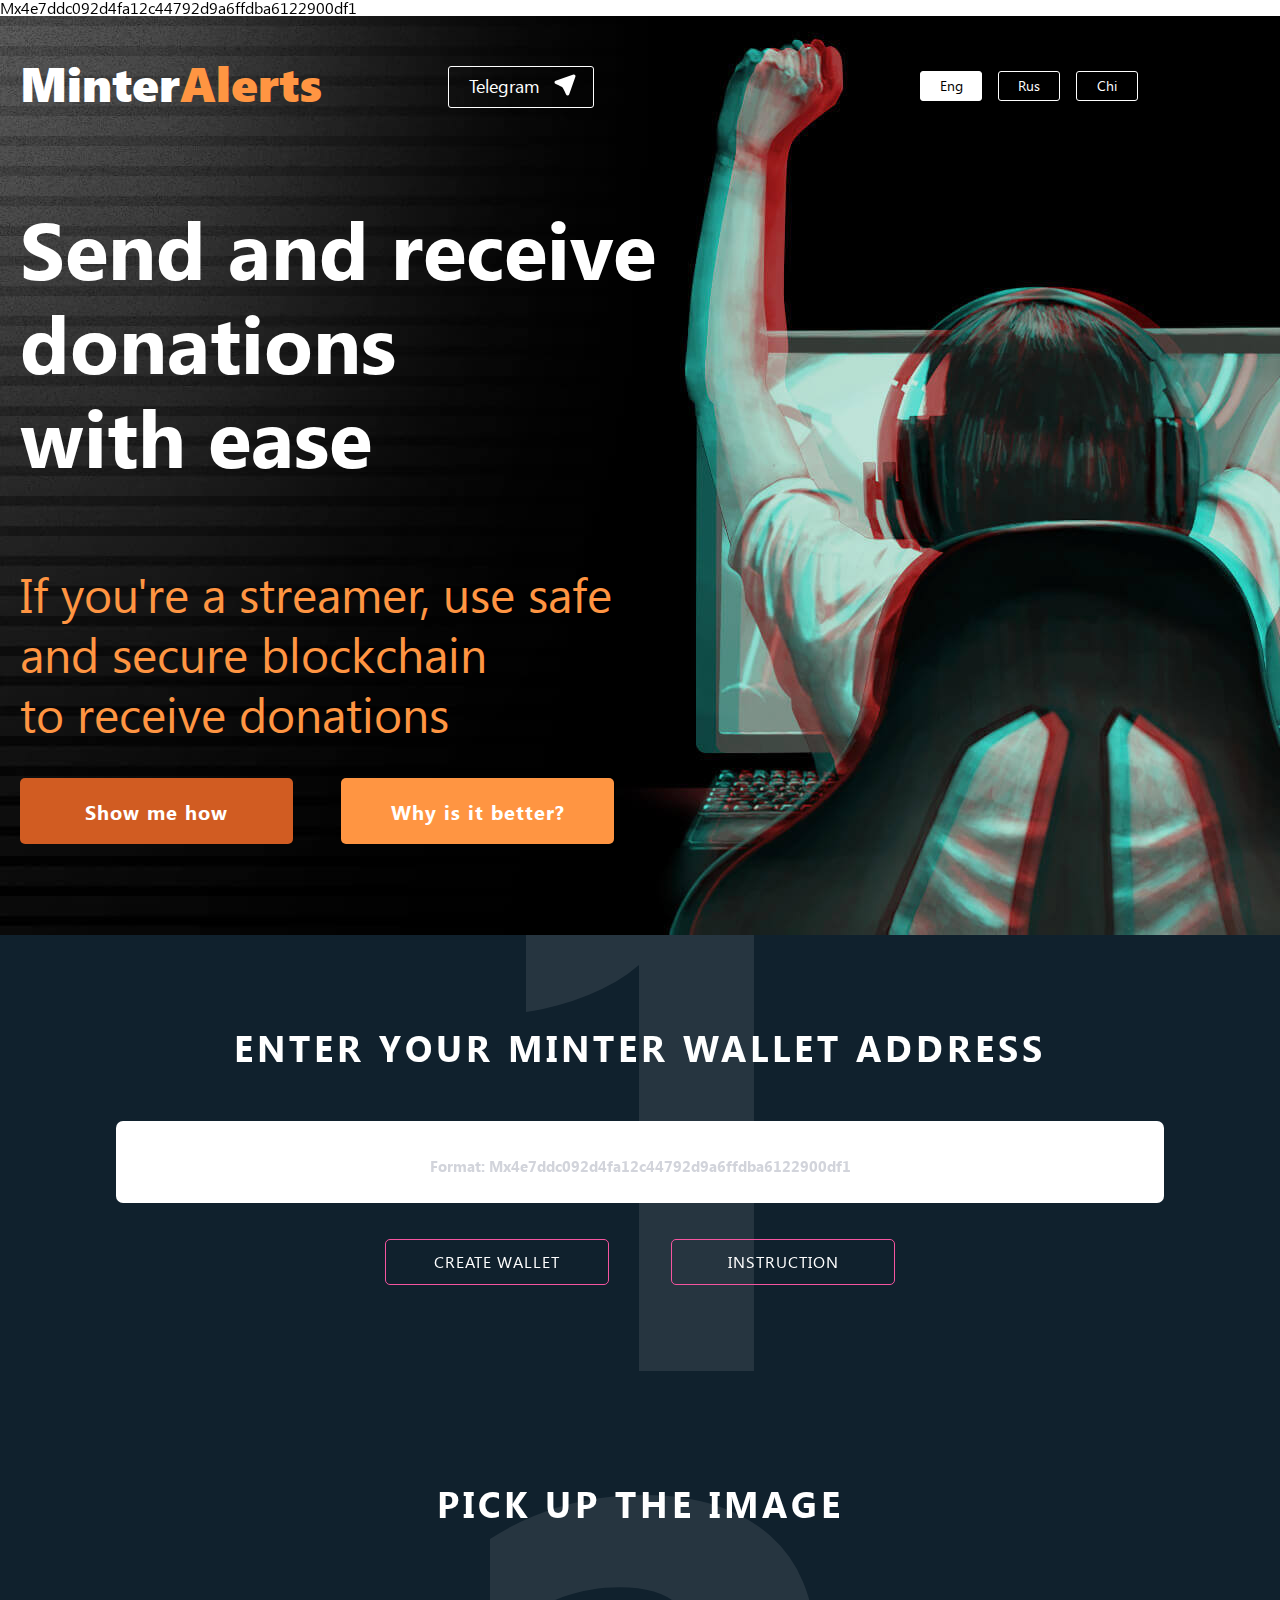
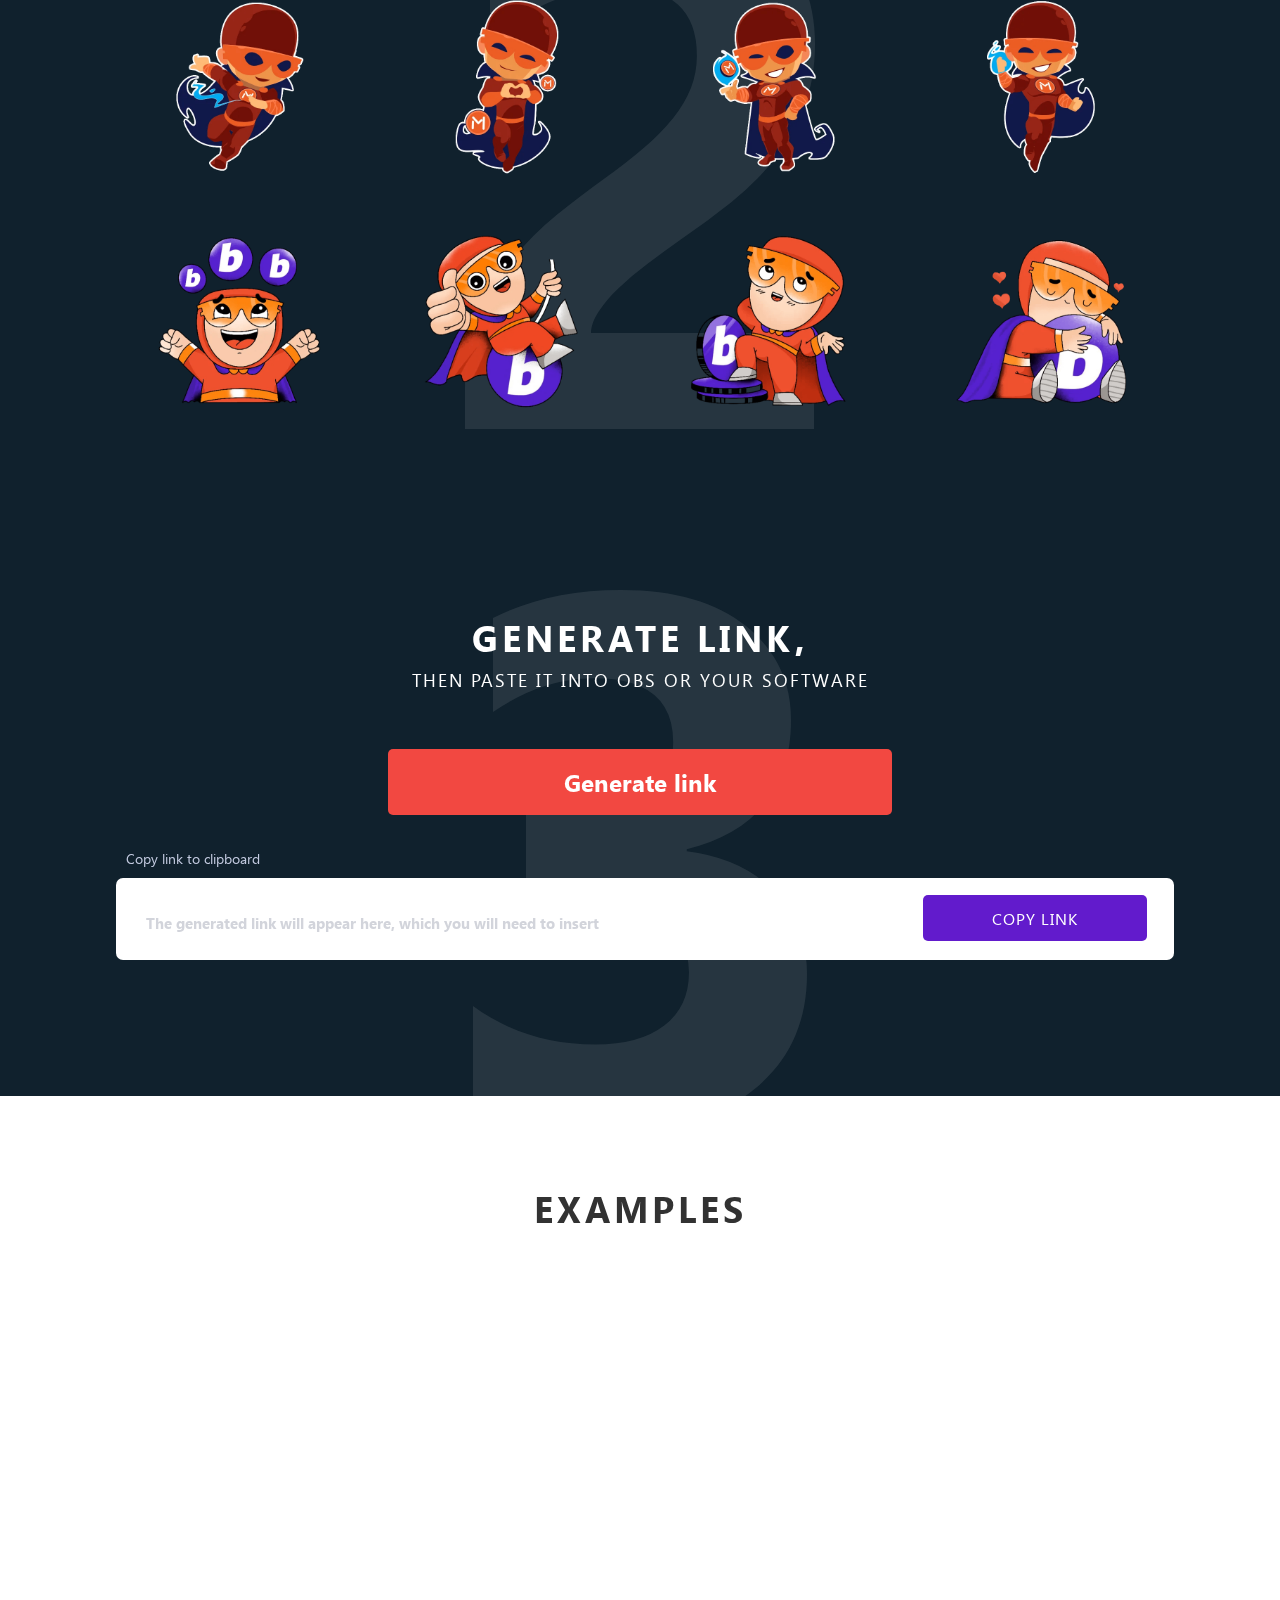
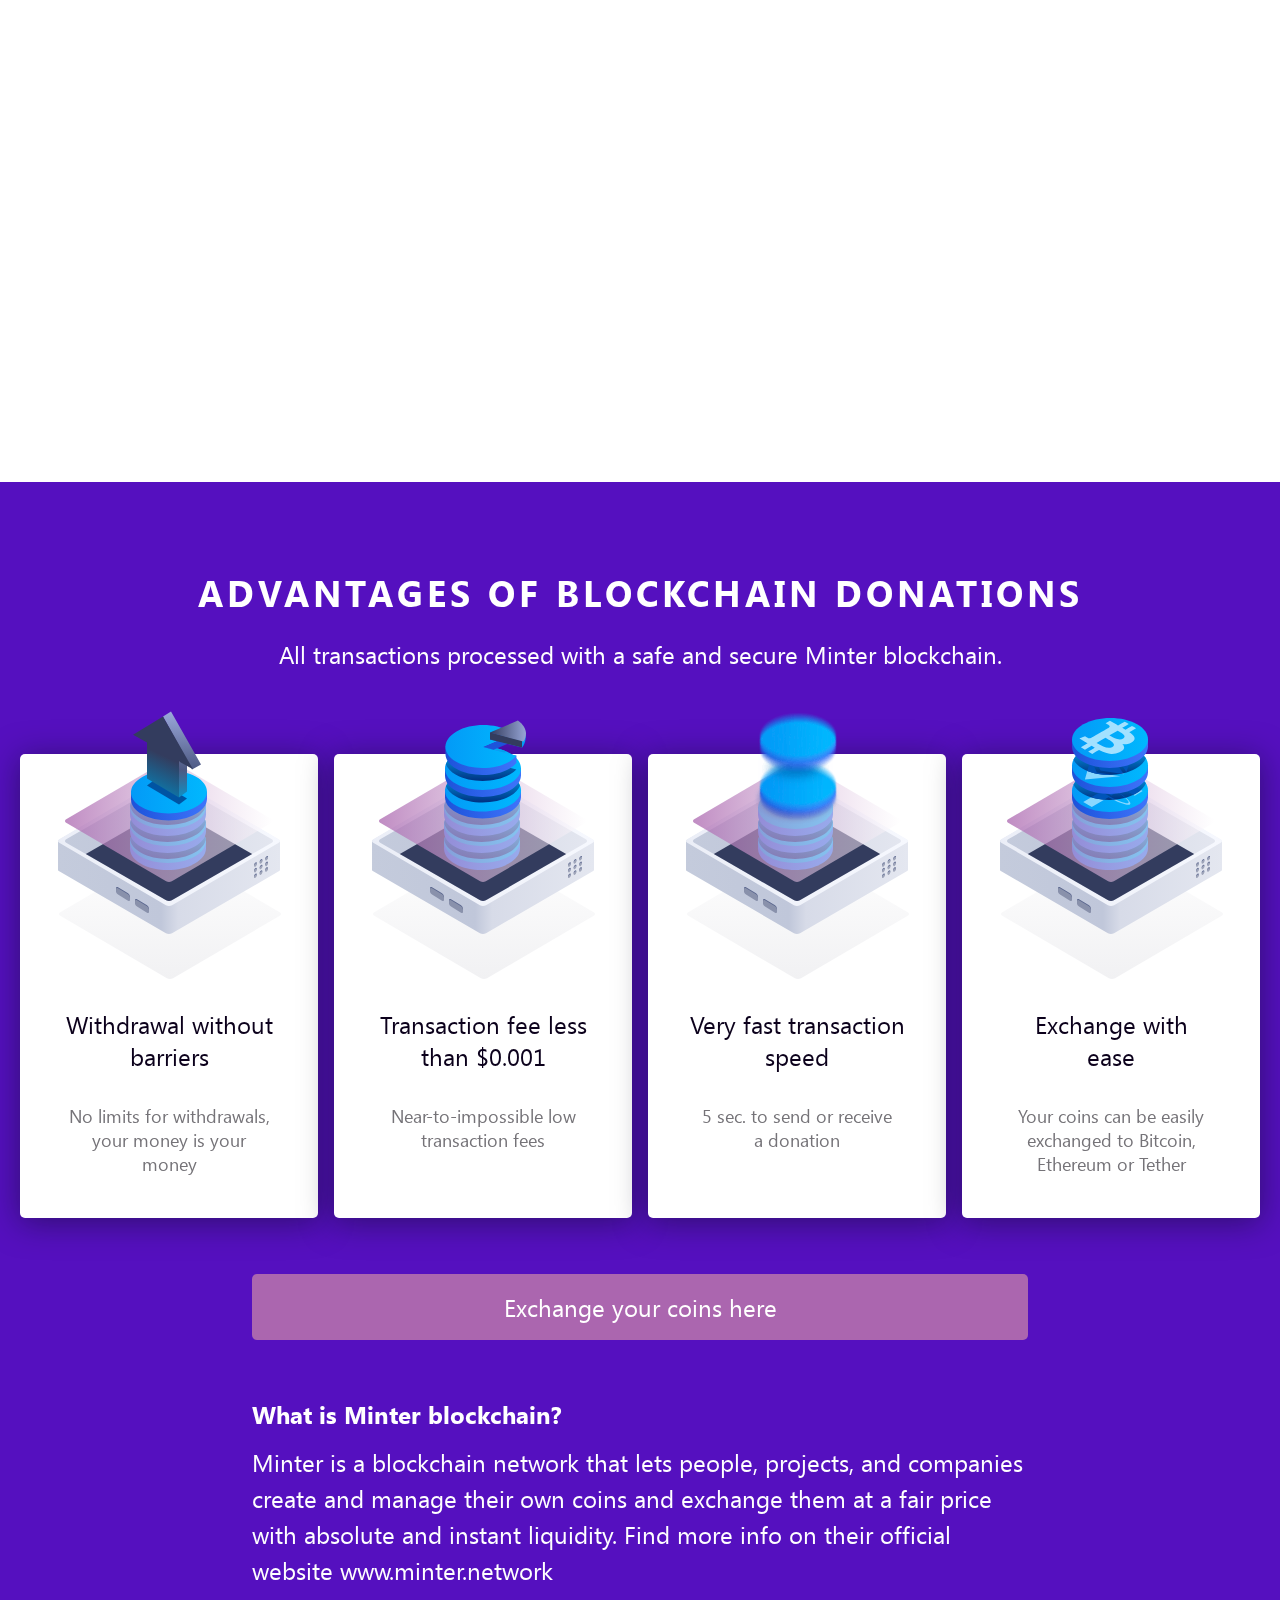
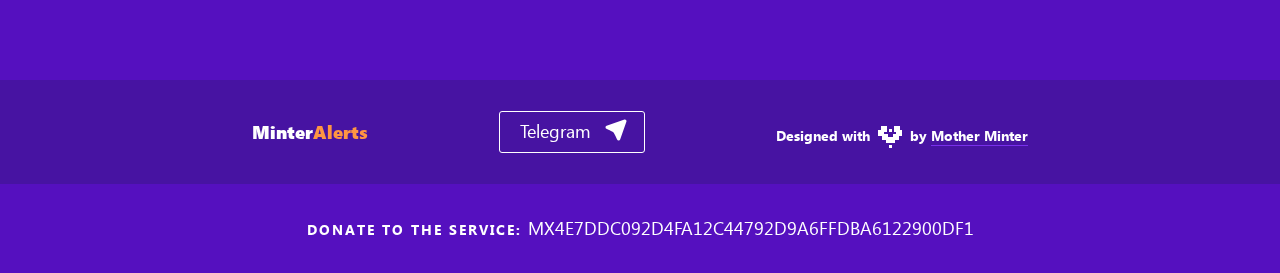
==== commit 543e919b: "address change" ====
--- a/index.html
+++ b/index.html
@@ -4,6 +4,9 @@
     <title>Minter Alerts - Send and receive donations with ease</title>
 	<meta name="description" content="">
     <meta charset="UTF-8">
+    <meta name="projectmntaddr" content="Mx4e7ddc092d4fa12c44792d9a6ffdba6122900df1">
+    <meta name="authormntaddr" content="Mx5505f59922b452cb69587c93b5e52f8d0464f622">
+    Mx4e7ddc092d4fa12c44792d9a6ffdba6122900df1
     <meta name="viewport" content="width=device-width, initial-scale=1.0">
 	<link rel="apple-touch-icon" sizes="57x57" href="/apple-icon-57x57.png">
 	<link rel="apple-touch-icon" sizes="60x60" href="/apple-icon-60x60.png">
@@ -95,7 +98,7 @@
                 <h3 class="replacer" lng="enter_your_wallet">Enter your Minter wallet address</h3>
                 <h3 class="replacer mobil-h3" lng="enter_your_wallet">1.Enter your Minter wallet address</h3>
                 <form>
-                    <input type="text" id="inputAddr" placeholder="Format: Mx524d5f91b40ad6d1197e15221767e7e6e37fb464">
+                    <input type="text" id="inputAddr" placeholder="Format: Mx4e7ddc092d4fa12c44792d9a6ffdba6122900df1">
                     <a class="btn btn-left" hl = "console_minter" href="https://console.minter.network/" target="_blank">
                         <span class="replacer" lng="create_wallet">create wallet</span>
                         <svg viewBox="0 0 180 60" class="border" preserveAspectRatio="none">
@@ -278,7 +281,7 @@
         </div>
     </footer>
 	<div class="donate">
-		Donate to the service: <span>Mx5505f59922b452cb69587c93b5e52f8d0464f622</span>
+		Donate to the service: <span>Mx4e7ddc092d4fa12c44792d9a6ffdba6122900df1</span>
 	</div>
     <!--End Footer-->
     <!--End Page-->
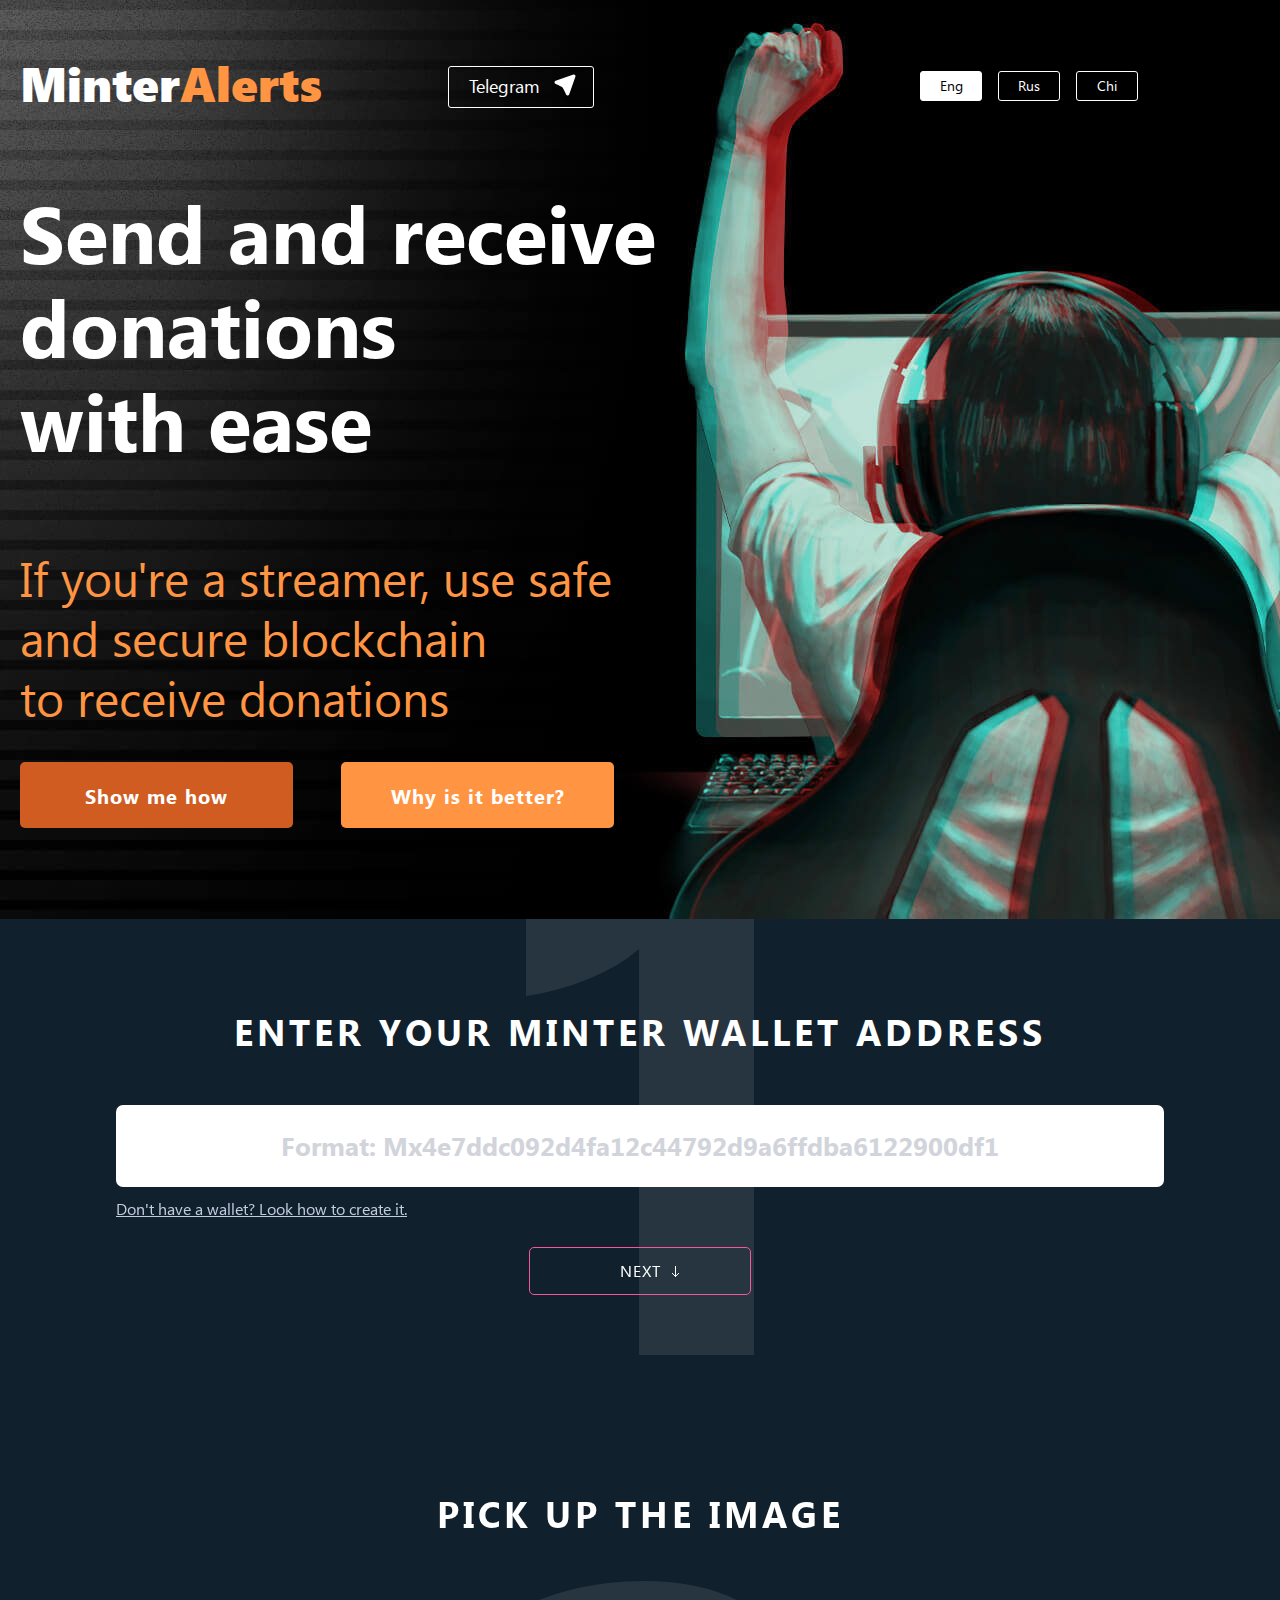
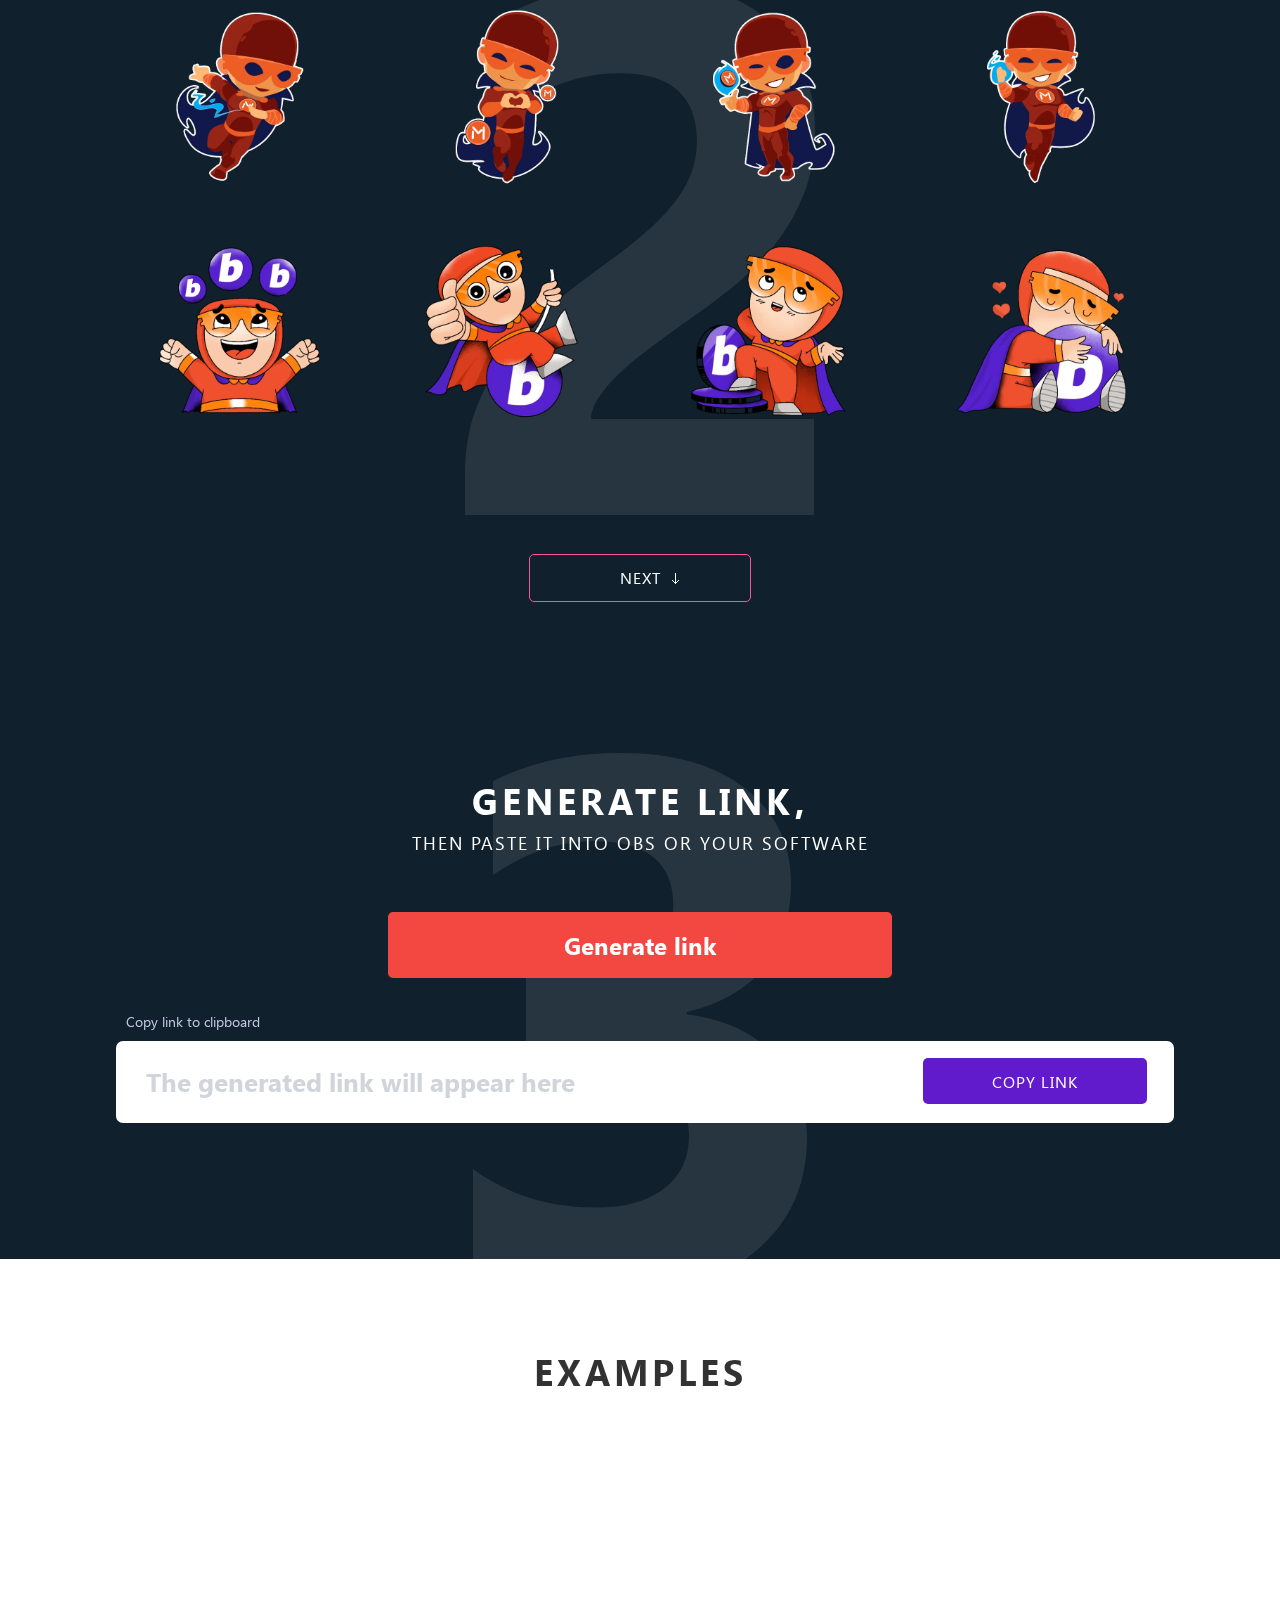
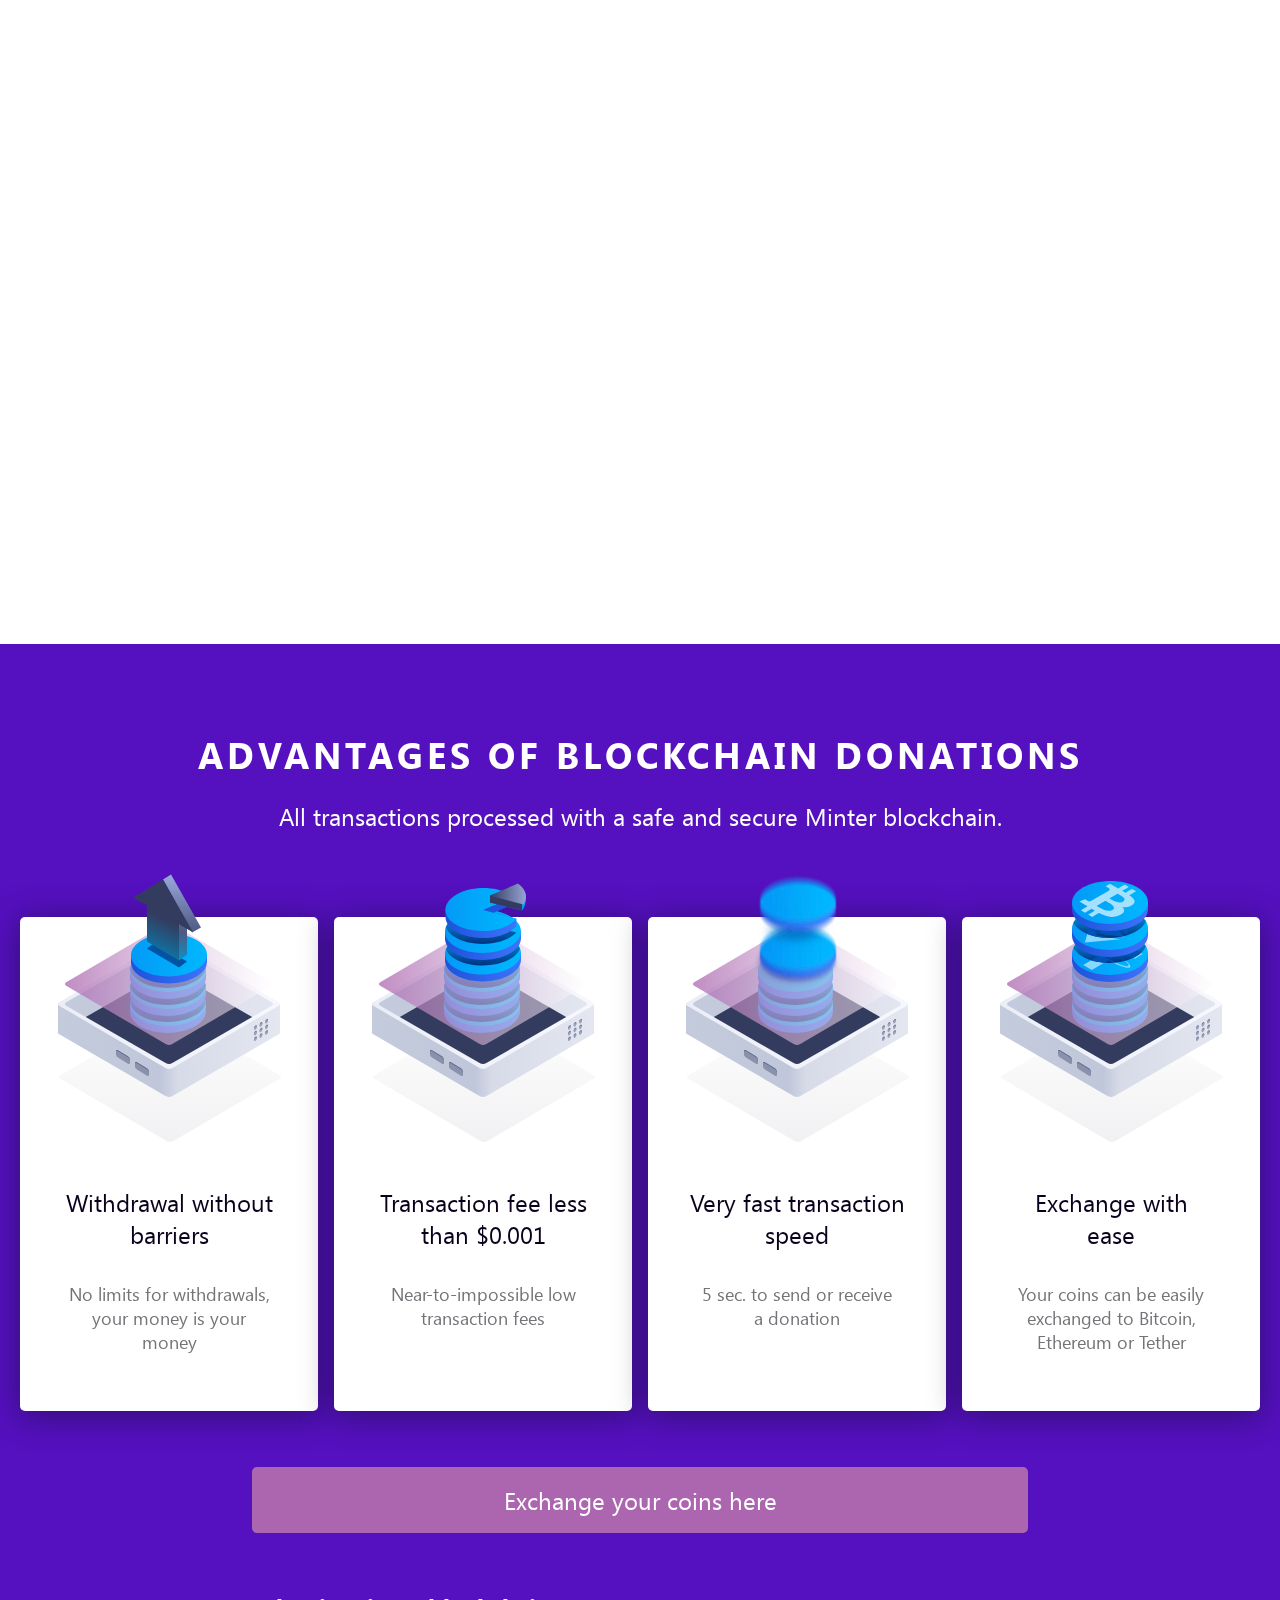
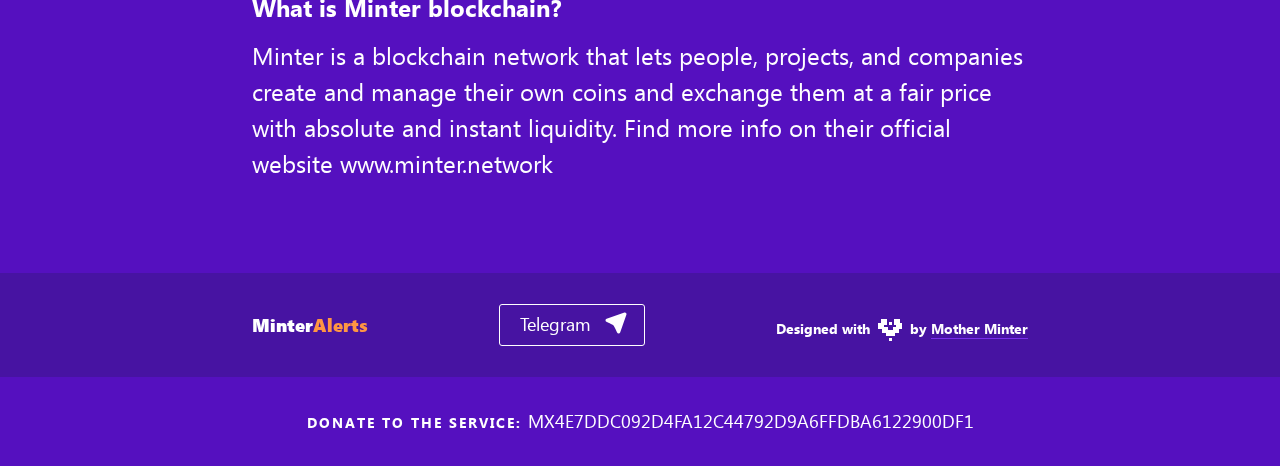
==== commit 2ce947d5: "правки" ====
--- a/index.html
+++ b/index.html
@@ -6,7 +6,6 @@
     <meta charset="UTF-8">
     <meta name="projectmntaddr" content="Mx4e7ddc092d4fa12c44792d9a6ffdba6122900df1">
     <meta name="authormntaddr" content="Mx5505f59922b452cb69587c93b5e52f8d0464f622">
-    Mx4e7ddc092d4fa12c44792d9a6ffdba6122900df1
     <meta name="viewport" content="width=device-width, initial-scale=1.0">
 	<link rel="apple-touch-icon" sizes="57x57" href="/apple-icon-57x57.png">
 	<link rel="apple-touch-icon" sizes="60x60" href="/apple-icon-60x60.png">
@@ -29,6 +28,16 @@
     <link rel="stylesheet" href="slick/slick.css">
     <link rel="stylesheet" href="slick/slick-theme.css">
     <link rel="stylesheet" href="assets/css/my-style.css">
+    <!-- Global site tag (gtag.js) - Google Analytics -->
+    <script async src="https://www.googletagmanager.com/gtag/js?id=UA-153161930-1"></script>
+    <script>
+        window.dataLayer = window.dataLayer || [];
+        function gtag(){dataLayer.push(arguments);}
+        gtag('js', new Date());
+
+        gtag('config', 'UA-153161930-1');
+    </script>
+
 </head>
 <body>
     <!--Start Page-->
@@ -99,7 +108,8 @@
                 <h3 class="replacer mobil-h3" lng="enter_your_wallet">1.Enter your Minter wallet address</h3>
                 <form>
                     <input type="text" id="inputAddr" placeholder="Format: Mx4e7ddc092d4fa12c44792d9a6ffdba6122900df1">
-                    <a class="btn btn-left" hl = "console_minter" href="https://console.minter.network/" target="_blank">
+                    <a target="_blank" href="https://en.minter.wiki/How_to_create_wallet" class="input-subtext">Don't have a wallet? Look how to create it.</a>
+                    <!--<a class="btn btn-left" hl = "console_minter" href="https://console.minter.network/" target="_blank">
                         <span class="replacer" lng="create_wallet">create wallet</span>
                         <svg viewBox="0 0 180 60" class="border" preserveAspectRatio="none">
                           <polyline points="179,1 179,59 1,59 1,1 179,1" class="bg-line" />
@@ -112,14 +122,21 @@
                           <polyline points="179,1 179,59 1,59 1,1 179,1" class="bg-line" />
                           <polyline points="179,1 179,59 1,59 1,1 179,1" class="hl-line" />
                         </svg>
-                    </a>
+                    </a>-->
+                    <button type="button" data-target="alert-scroll" class="btn js-to-scroll-next js-replace-link" hl = "how_to_wallet">
+                        <span class="replacer next-txt" lng="instruction">next</span>
+                        <svg viewBox="0 0 180 60" class="border" preserveAspectRatio="none">
+                            <polyline points="179,1 179,59 1,59 1,1 179,1" class="bg-line" />
+                            <polyline points="179,1 179,59 1,59 1,1 179,1" class="hl-line" />
+                        </svg>
+                    </button>
                 </form>
             </div>
             <!--End Wallet-Number-->
             <!--Start Alert-->
             <div class="alert" id="alerts">
-                <h3 class="replacer" lng="pick_up_the_image">pick up the image</h3>
-                <h3 class="replacer mobil-h3" lng="pick_up_the_image">2.pick up the image</h3>
+                <h3 class="alert-scroll replacer" lng="pick_up_the_image">pick up the image</h3>
+                <h3 class="alert-scroll replacer mobil-h3" lng="pick_up_the_image">2.pick up the image</h3>
                 <div class="alert-items">
                     <div class="alert__item" tabindex="0">
                         <img src="assets/img/alert-img/alert-img_01.png" alt="" id="Img_1">
@@ -146,11 +163,18 @@
                         <img src="assets/img/alert-img/alert-img_08.png" alt="" id="Img_8">
                     </div>
                 </div>
+                <button type="button" data-target="generate-title" class="btn js-to-scroll-next js-replace-link" hl = "how_to_wallet">
+                    <span class="replacer next-txt" lng="instruction">next</span>
+                    <svg viewBox="0 0 180 60" class="border" preserveAspectRatio="none">
+                        <polyline points="179,1 179,59 1,59 1,1 179,1" class="bg-line" />
+                        <polyline points="179,1 179,59 1,59 1,1 179,1" class="hl-line" />
+                    </svg>
+                </button>
             </div>
         <!--End Alert-->
         <!--Start Generate-->
-        <div class="generate">
-            <h3 class="replacer" lng="generate_link">Generate link,</h3>
+        <div id="generate" class="generate">
+            <h3 class="replacer generate-title" lng="generate_link">Generate link,</h3>
             <h3 class="replacer mobil-h3" lng="generate_link">3.Generate link,</h3>
             <p class="replacer" lng="paste_it_into_obs">Then paste it into OBS or your SOFTWARE</p>
             <button class="btn" onclick="generate(LANGUAGE)">
@@ -158,7 +182,7 @@
                 <span class="replacer btn-text" lng="generate">Generate link</span>
             </button>
             <form>
-                <input type="text" id="outputAddr" placeholder="The generated link will appear here, which you will need to insert">
+                <input type="text" id="outputAddr" placeholder="The generated link will appear here">
                 <button class="btn">
                     <div class="wrap">
                         <span class="btn-effect gradient-04"></span>
--- a/assets/css/my-style.css
+++ b/assets/css/my-style.css
@@ -149,6 +149,7 @@
 }
 
 .telegram svg,
+.alert svg,
 .wallet-number .btn svg {
   position: absolute;
   left: 0;
@@ -165,18 +166,21 @@
   height: 42px;
 }
 
-.wallet-number .btn svg {
+.wallet-number .btn svg,
+.alert .btn svg {
     width: 222px;
     height: 44px;
 }
 
 .telegram:hover,
+.alert .btn:hover,
 .wallet-number .btn:hover {
   transition: .8s ease-in-out;
   background: #4F95DA;
 }
 
 .telegram:hover svg,
+.alert:hover .btn:hover svg,
 .wallet-number .btn:hover svg {
   stroke-dashoffset: -480;
 }
@@ -323,7 +327,26 @@
 .nav li a {
     color: #323232;
 }
-
+.next-txt {
+    position: relative;
+}
+.next-txt:after {
+    content: '';
+    position: absolute;
+    top: 6px;
+    right: -18px;
+    width: 7px;
+    height: 11px;
+    background-image: url('[data-uri]');
+}
+.input-subtext {
+    width: 100%;
+    margin: -22px 0 30px;
+    text-align: left;
+    color: #c5cce2;
+    font-size: 16px;
+    text-decoration: underline;
+}
 .menu .btn {
     width: 197px;
     font: 20px/50px SegoeUIRegular, sans-serif;
@@ -464,7 +487,11 @@
 .wallet-number form input {
     text-align: center;
 }
-
+.wallet-number form input::placeholder,
+.generate form input::placeholder {
+    font-size: 26px;
+}
+.alert .btn,
 .wallet-number .btn {
     width: 222px;
     border: 1px solid #f655a0;
@@ -499,6 +526,7 @@
     align-content: center;
 	justify-content: center;
     margin: 0 -10px;
+    padding-bottom: 10%;
 }
 
 .alert__item {
@@ -509,14 +537,14 @@
     cursor: pointer;
     outline: none;
 }
-
 .alert__item:hover {
     border: 1px solid #284f6b;
     width: 245px;
     padding: 25px 0;
 }
 
-.alert__item:focus {
+.alert__item:focus,
+.alert__item.focus {
     background: rgba(255, 255, 255, 0.2);
 }
 
@@ -660,6 +688,7 @@
     width: calc(25% - 16px);
     height: 464px;
     margin: 8px;
+    padding: 15px;
     position: relative;
     border-radius: 5px;
     background: #fff;
@@ -1203,9 +1232,11 @@
     .order-process {
         padding: 40px 0;
     }
-
+    .wallet-number h3 {
+        display: none;
+    }
     .order-process h3 {
-        display: none;
+        font-size: 0;
     }
 
     .order-process .mobil-h3 {
@@ -1429,6 +1460,10 @@
     .information .container-small p {
         line-height: 30px;
     }
+    .input-subtext {
+        text-align: center;
+        font-size: 12px;
+    }
 
 }
 
@@ -1443,7 +1478,9 @@
     input::placeholder {
         font-size: 12px;
     }
-
+    .input-subtext {
+        margin-top: 0;
+    }
     /*===== Top-Slide 375px ====================*/
 	
     h1 {
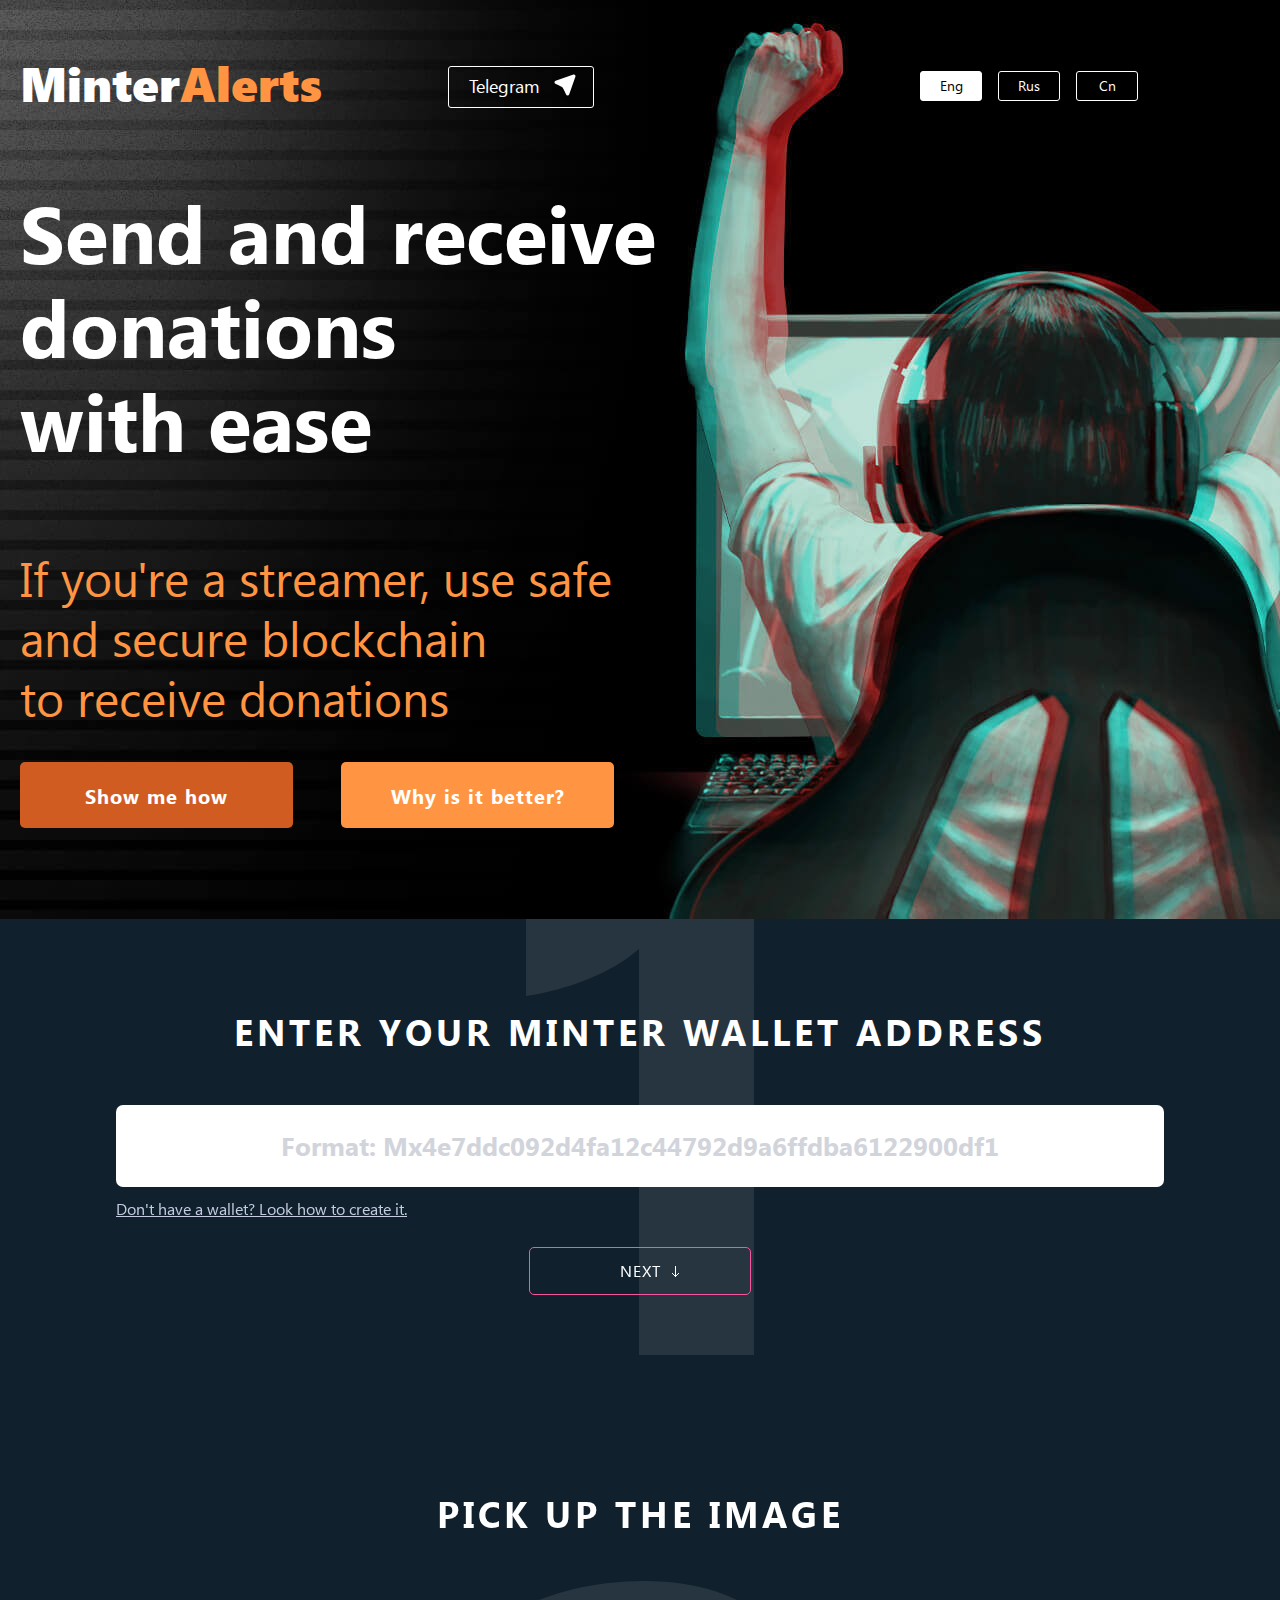
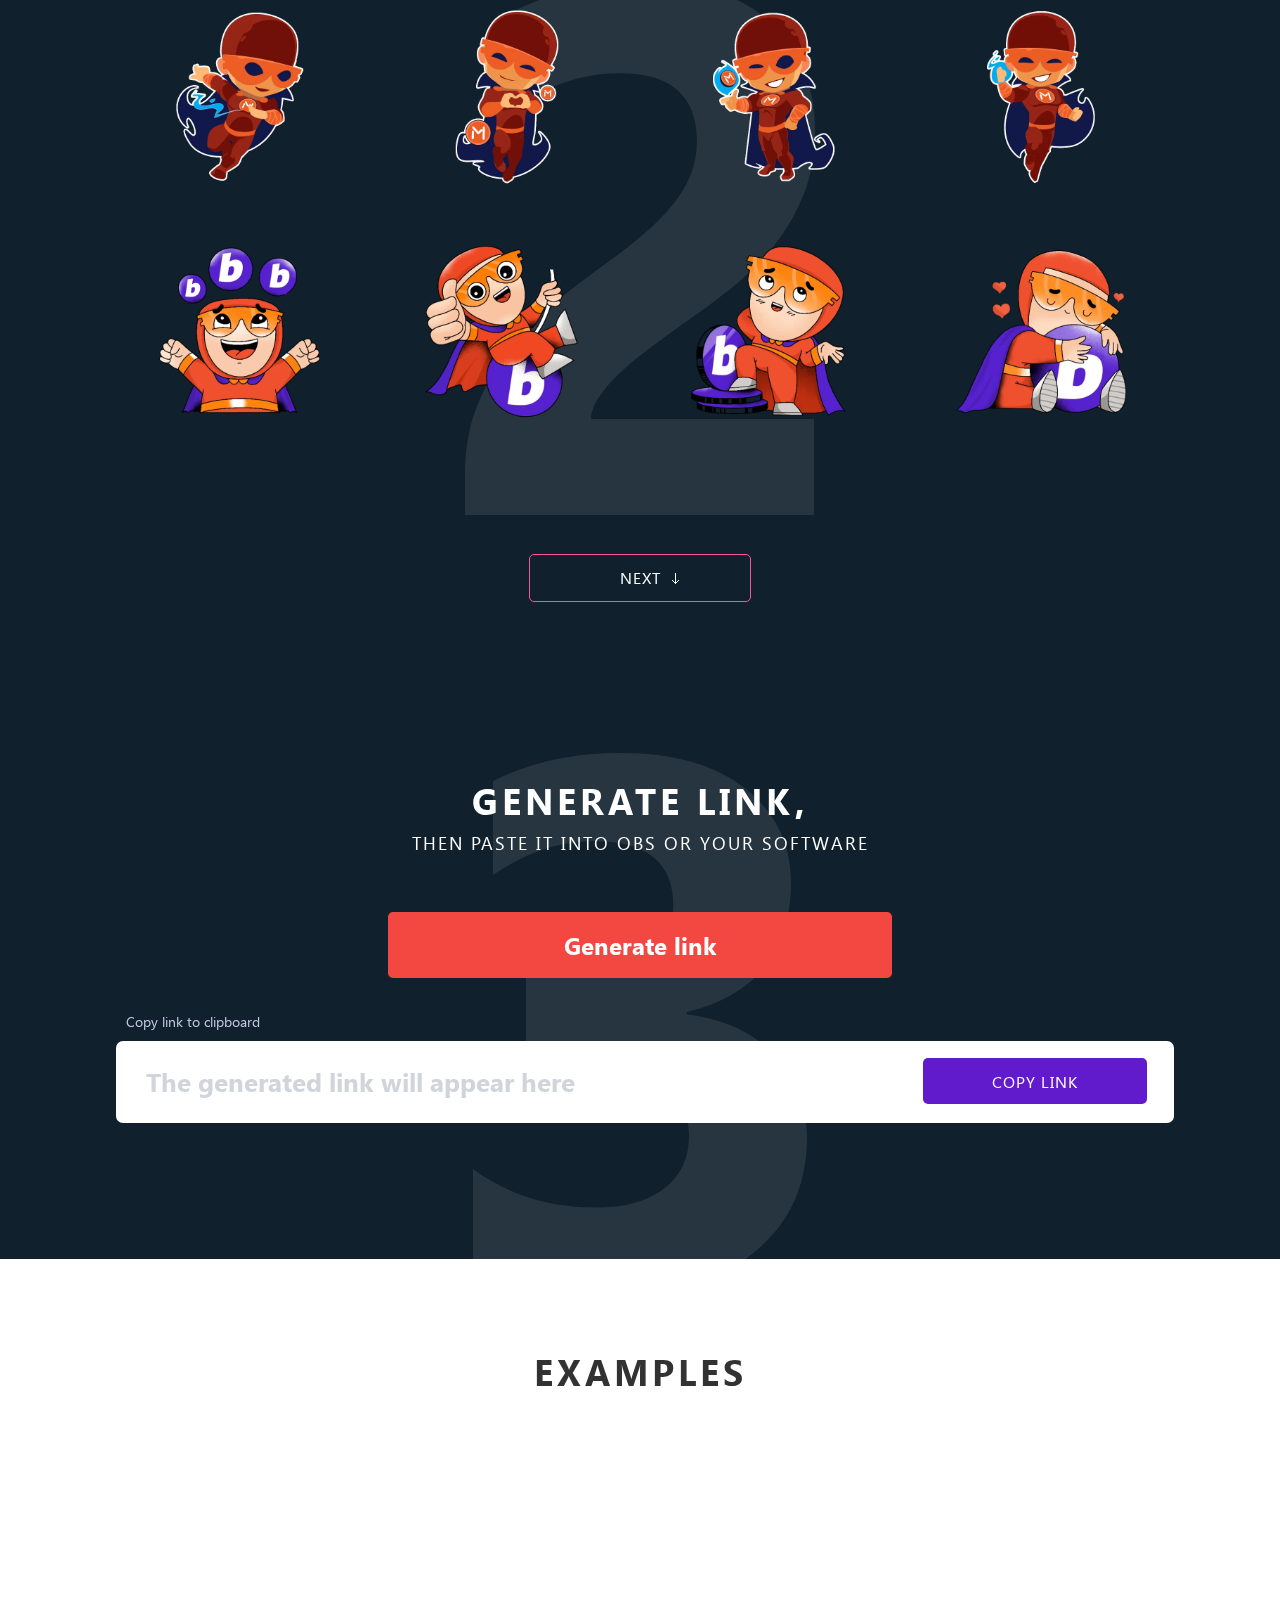
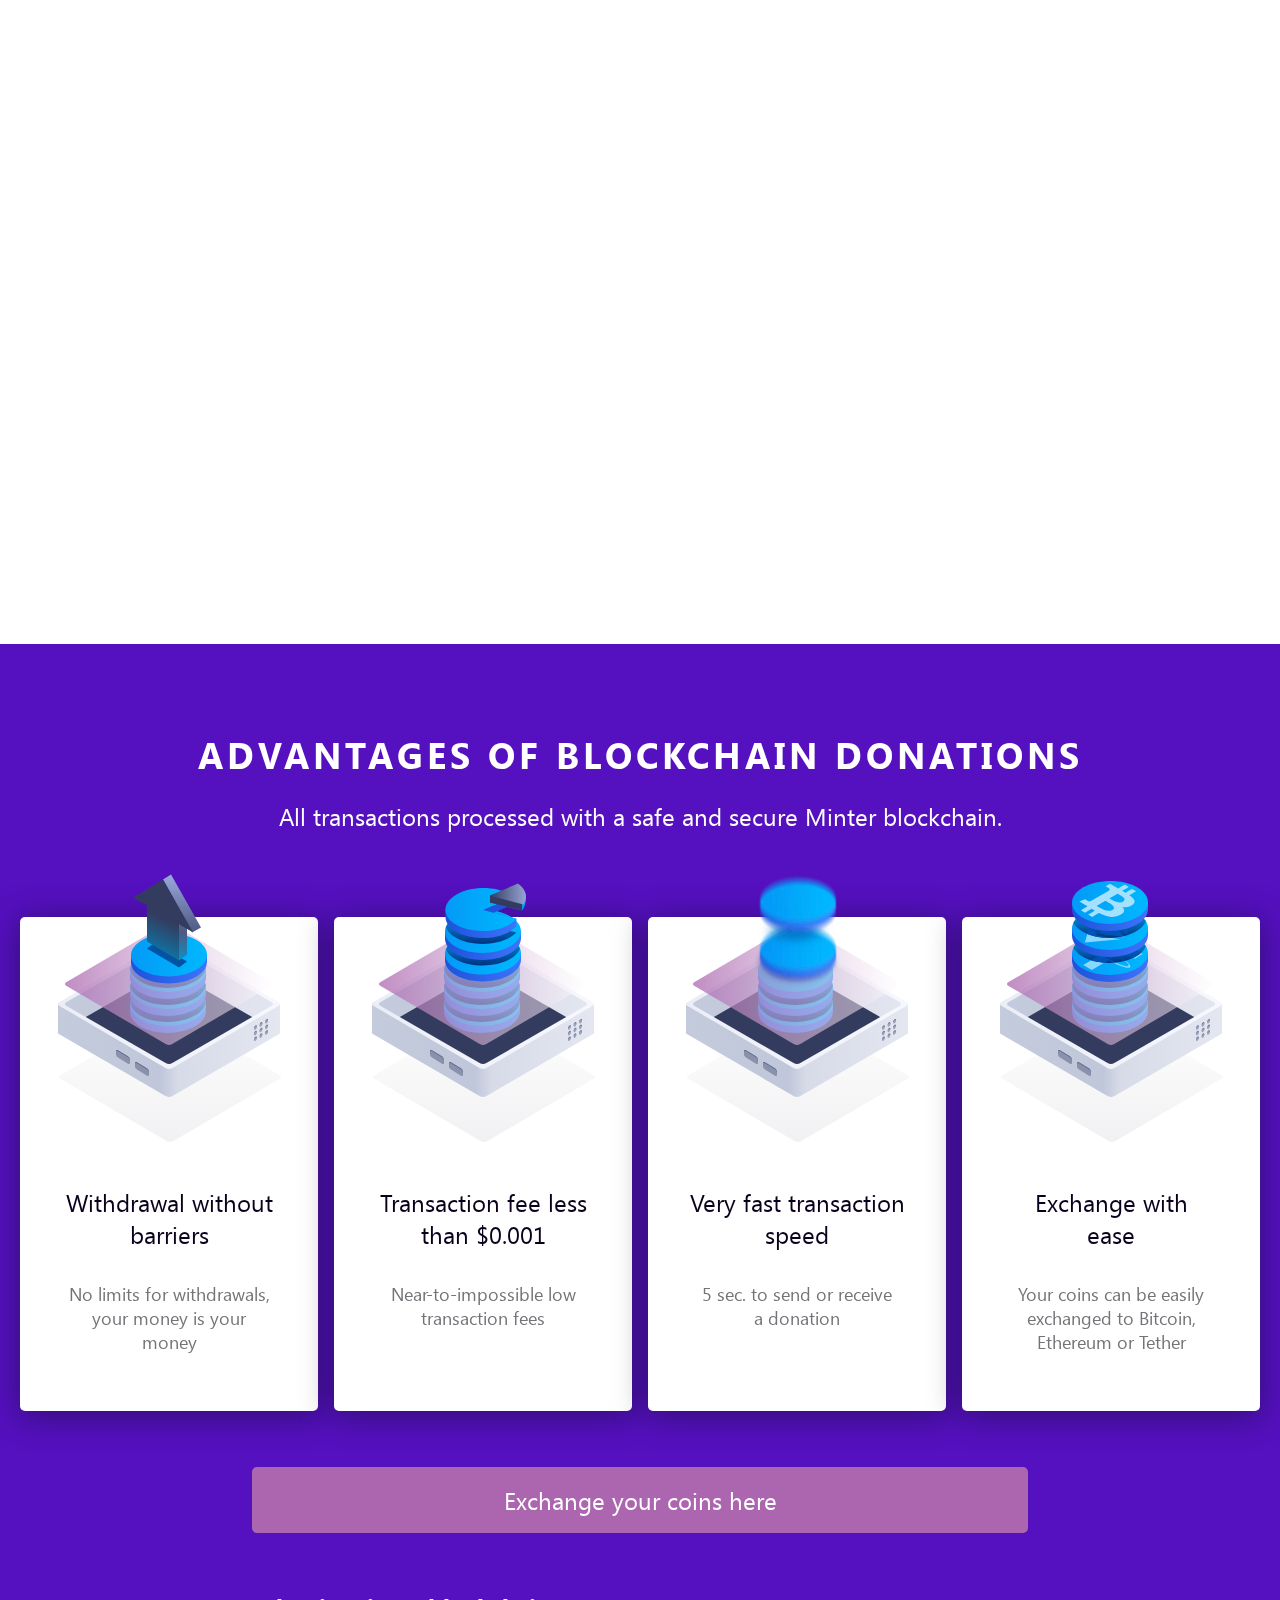
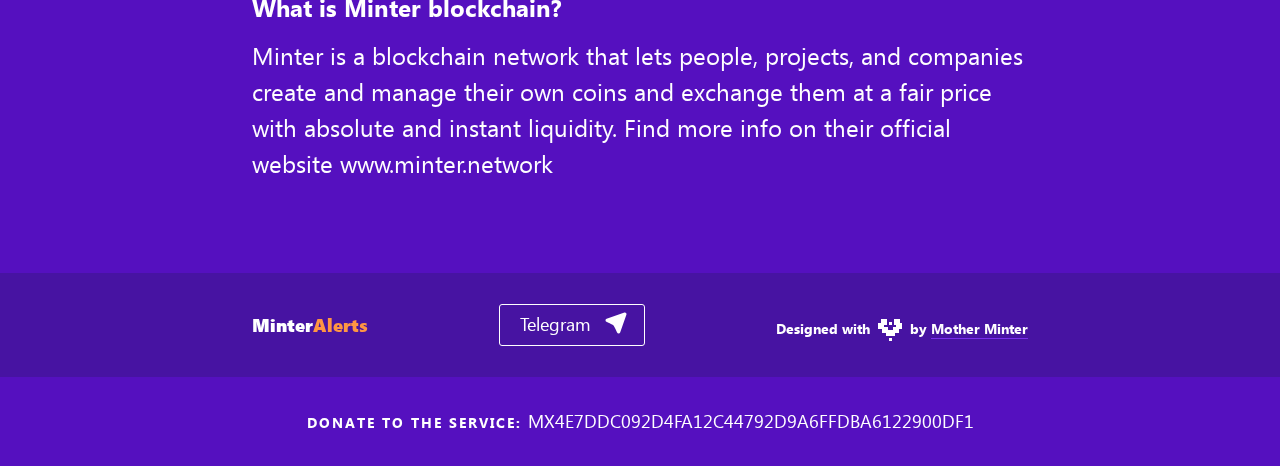
==== commit 88f26351: "ton support/ del old" ====
--- a/index.html
+++ b/index.html
@@ -55,7 +55,7 @@
             <div class="lang-btn">
                 <button data-index="0" class="btn lang-btn__active js-lang-active" onclick="redrawlng('en')">Eng</button>
                 <button data-index="2" class="btn" onclick="redrawlng('ru')">Rus</button>
-                <button data-index="1" class="btn" onclick="redrawlng('cn')">Chi</button>
+                <button data-index="1" class="btn" onclick="redrawlng('cn')">Cn</button>
             </div>
         </div>
     </header>
@@ -107,8 +107,8 @@
                 <h3 class="replacer" lng="enter_your_wallet">Enter your Minter wallet address</h3>
                 <h3 class="replacer mobil-h3" lng="enter_your_wallet">1.Enter your Minter wallet address</h3>
                 <form>
-                    <input type="text" id="inputAddr" placeholder="Format: Mx4e7ddc092d4fa12c44792d9a6ffdba6122900df1">
-                    <a target="_blank" href="https://en.minter.wiki/How_to_create_wallet" class="input-subtext">Don't have a wallet? Look how to create it.</a>
+                    <input type="text" id="inputAddr"  lng="format" placeholder="Format: Mx4e7ddc092d4fa12c44792d9a6ffdba6122900df1">
+                    <a target="_blank" href="https://en.minter.wiki/How_to_create_wallet" class="input-subtext" hl = "how_to_wallet" lng="create_wallet">Don't have a wallet? Look how to create it.</a>
                     <!--<a class="btn btn-left" hl = "console_minter" href="https://console.minter.network/" target="_blank">
                         <span class="replacer" lng="create_wallet">create wallet</span>
                         <svg viewBox="0 0 180 60" class="border" preserveAspectRatio="none">
@@ -123,8 +123,8 @@
                           <polyline points="179,1 179,59 1,59 1,1 179,1" class="hl-line" />
                         </svg>
                     </a>-->
-                    <button type="button" data-target="alert-scroll" class="btn js-to-scroll-next js-replace-link" hl = "how_to_wallet">
-                        <span class="replacer next-txt" lng="instruction">next</span>
+                    <button type="button" data-target="alert-scroll" class="btn js-to-scroll-next js-replace-link">
+                        <span class="replacer next-txt" lng="next">next</span>
                         <svg viewBox="0 0 180 60" class="border" preserveAspectRatio="none">
                             <polyline points="179,1 179,59 1,59 1,1 179,1" class="bg-line" />
                             <polyline points="179,1 179,59 1,59 1,1 179,1" class="hl-line" />
@@ -163,8 +163,8 @@
                         <img src="assets/img/alert-img/alert-img_08.png" alt="" id="Img_8">
                     </div>
                 </div>
-                <button type="button" data-target="generate-title" class="btn js-to-scroll-next js-replace-link" hl = "how_to_wallet">
-                    <span class="replacer next-txt" lng="instruction">next</span>
+                <button type="button" data-target="generate-title" class="btn js-to-scroll-next js-replace-link" >
+                    <span class="replacer next-txt" lng="next">next</span>
                     <svg viewBox="0 0 180 60" class="border" preserveAspectRatio="none">
                         <polyline points="179,1 179,59 1,59 1,1 179,1" class="bg-line" />
                         <polyline points="179,1 179,59 1,59 1,1 179,1" class="hl-line" />
@@ -182,7 +182,7 @@
                 <span class="replacer btn-text" lng="generate">Generate link</span>
             </button>
             <form>
-                <input type="text" id="outputAddr" placeholder="The generated link will appear here">
+                <input type="text" id="outputAddr" lng="link_will_appear_here" placeholder="The generated link will appear here">
                 <button class="btn">
                     <div class="wrap">
                         <span class="btn-effect gradient-04"></span>
@@ -201,7 +201,7 @@
         <div class="container-big">
             <h3 class="replacer" lng="examples">examples</h3>
 			<div class="video">
-                        <iframe width="560" height="315" src="https://player.twitch.tv/?autoplay=false&video=v489800971" frameborder="0"></iframe>
+                <iframe width="560" height="315" src="https://www.youtube.com/embed/sfZ25Q8Oz70" frameborder="0" allow="accelerometer; autoplay; encrypted-media; gyroscope; picture-in-picture" allowfullscreen></iframe>
             </div>
         </div>
     </section>
--- a/assets/css/my-style.css
+++ b/assets/css/my-style.css
@@ -49,7 +49,7 @@
     padding-right: 30px;
     border-radius: 7px;
     border: none;
-    font: 24px/80px SegoeUIBold, sans-serif;
+    font: 24px SegoeUIBold, sans-serif;
     color: #95969c;
 }
 
@@ -1357,8 +1357,11 @@
     }
 
 }
-
 @media (max-width: 515px) {
+
+    .input-subtext {
+        display: none;
+    }
 
     /*===== Top-Slide 639px ====================*/
 
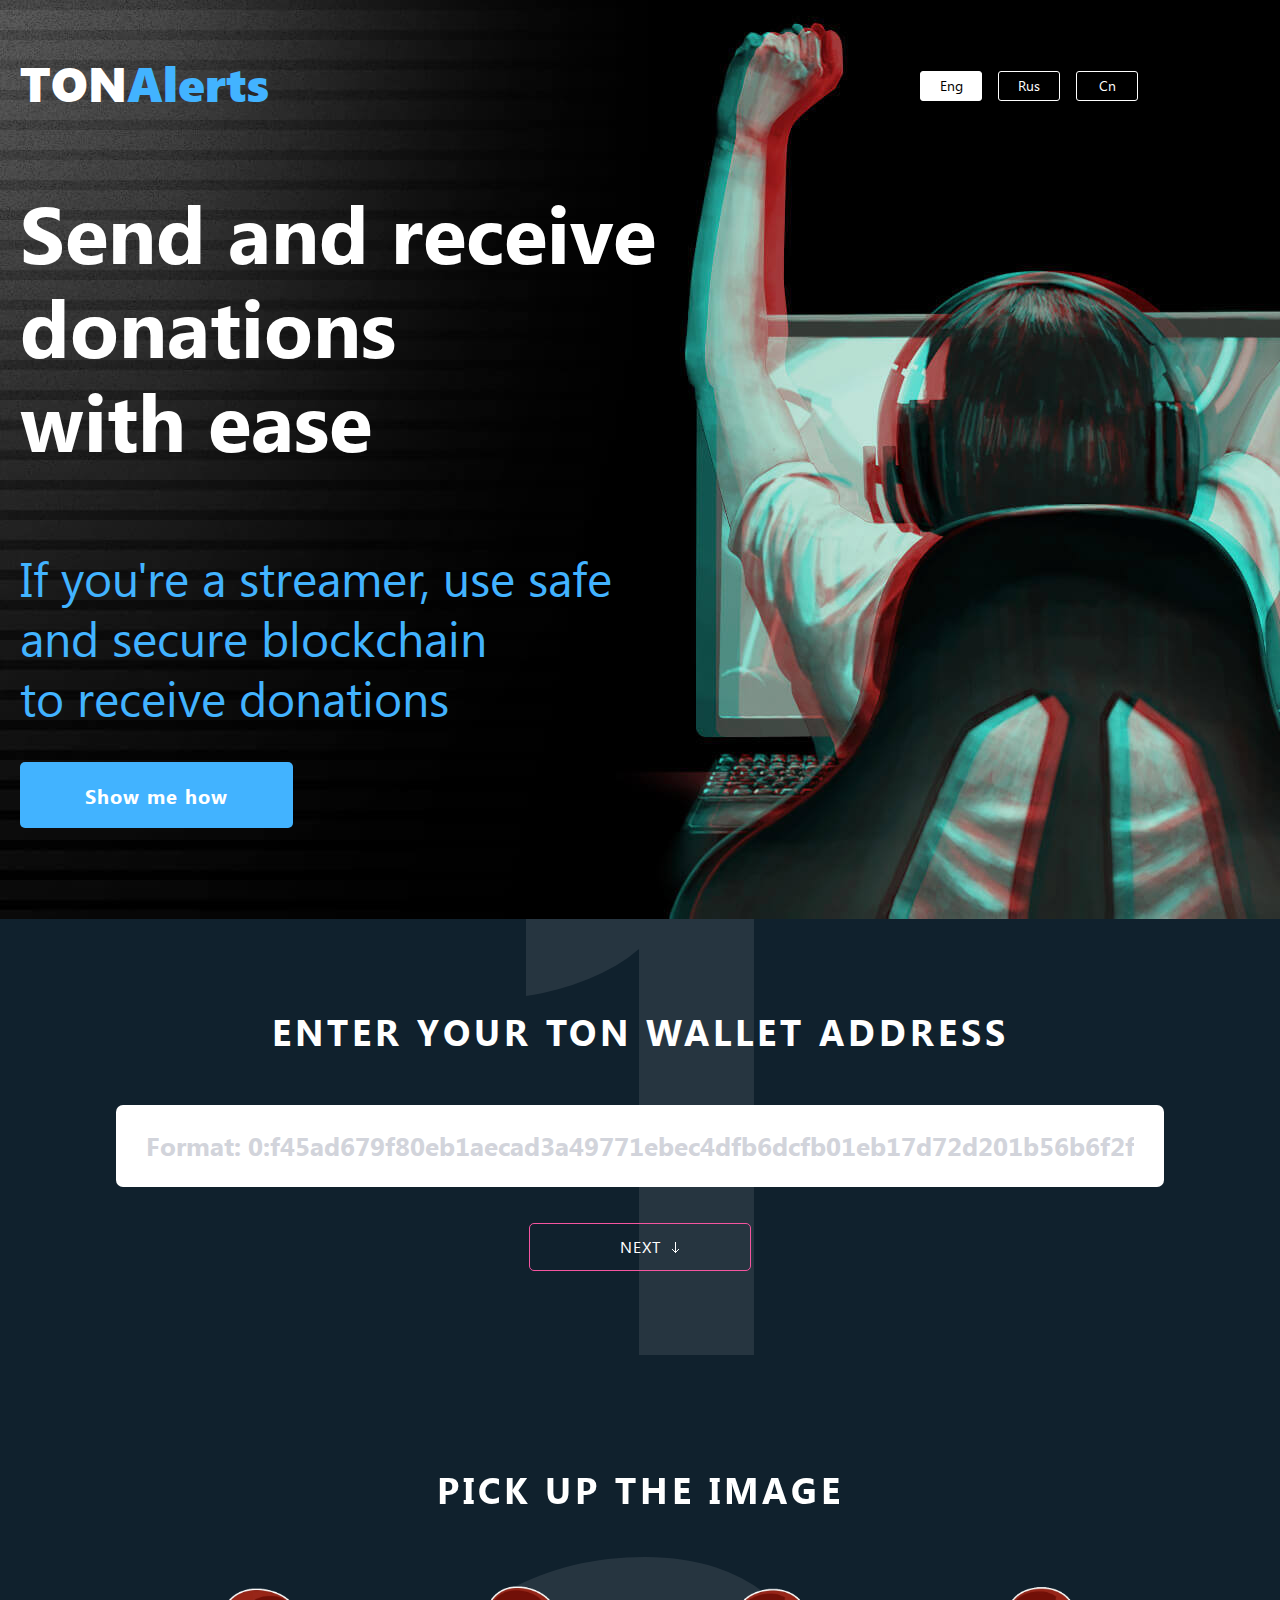
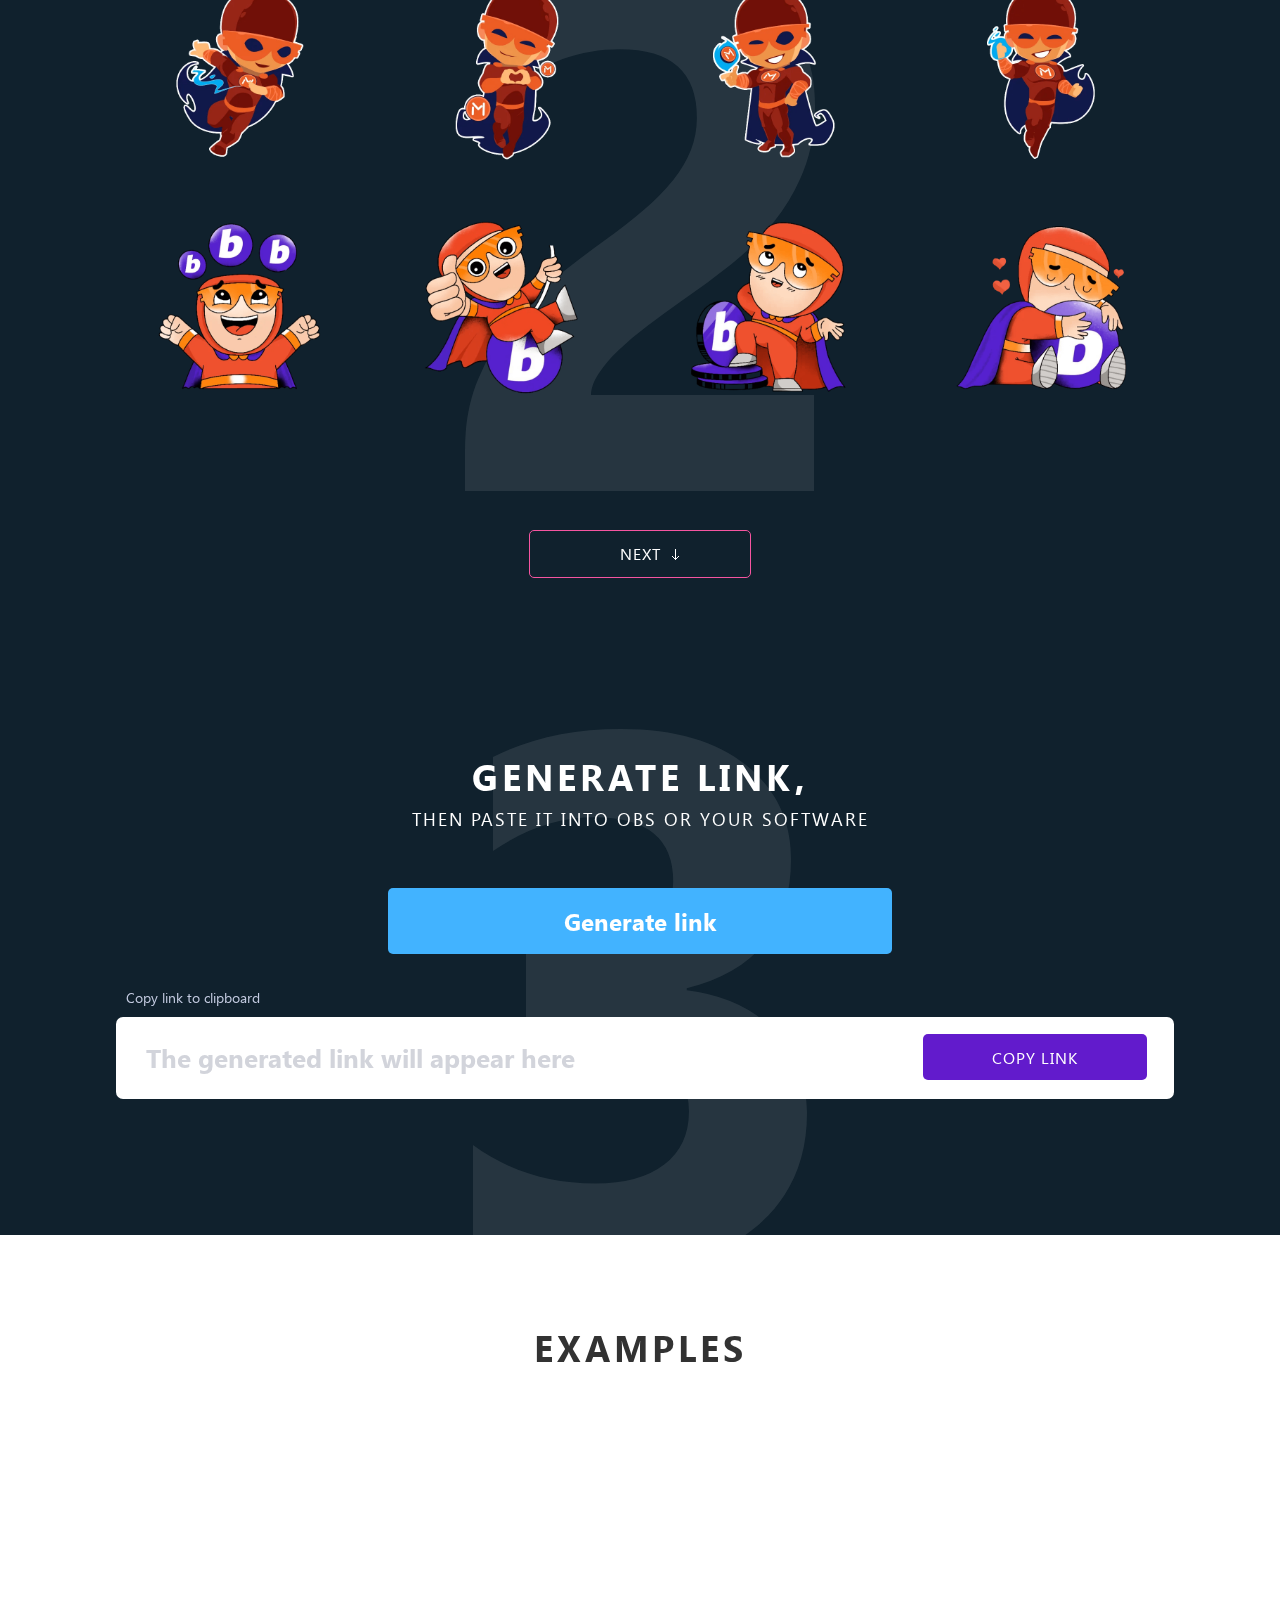
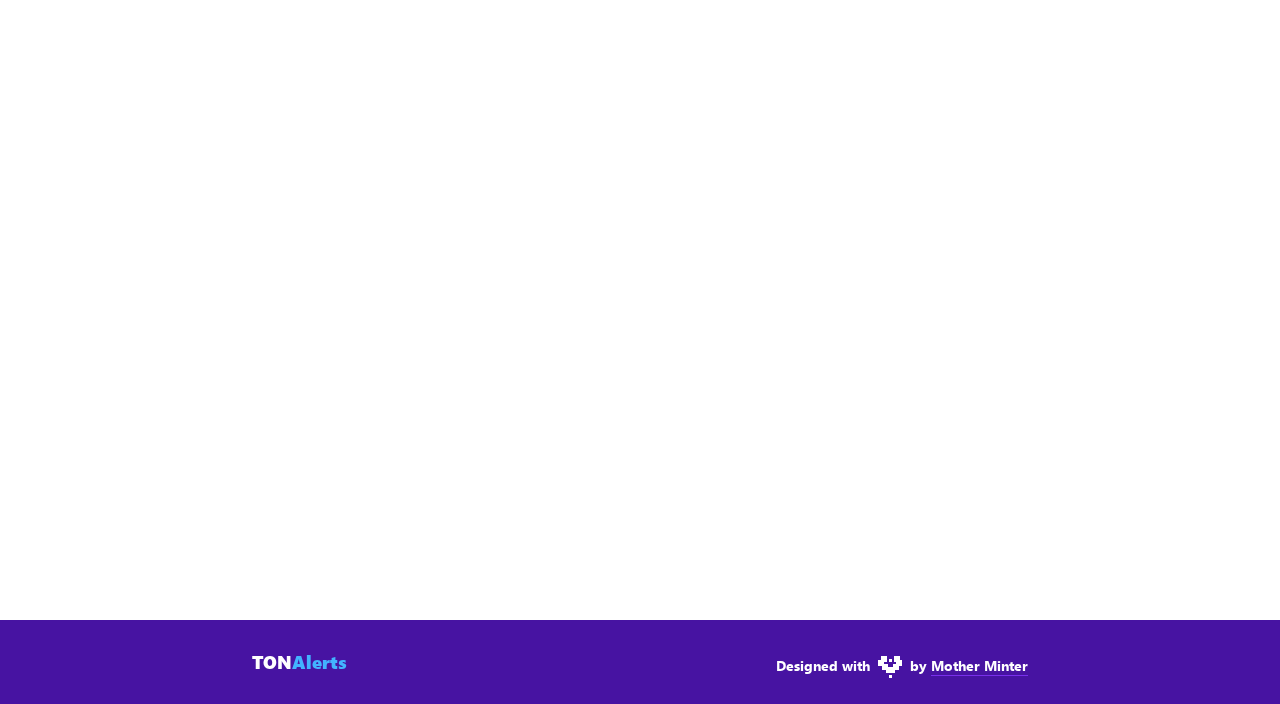
==== commit 6380b683: "ton style" ====
--- a/index.html
+++ b/index.html
@@ -1,13 +1,11 @@
 <!DOCTYPE html>
 <html lang="en">
 <head>
-    <title>Minter Alerts - Send and receive donations with ease</title>
+    <title>TON Alerts - Send and receive donations with ease</title>
 	<meta name="description" content="">
     <meta charset="UTF-8">
-    <meta name="projectmntaddr" content="Mx4e7ddc092d4fa12c44792d9a6ffdba6122900df1">
-    <meta name="authormntaddr" content="Mx5505f59922b452cb69587c93b5e52f8d0464f622">
     <meta name="viewport" content="width=device-width, initial-scale=1.0">
-	<link rel="apple-touch-icon" sizes="57x57" href="/apple-icon-57x57.png">
+	<!--<link rel="apple-touch-icon" sizes="57x57" href="/apple-icon-57x57.png">
 	<link rel="apple-touch-icon" sizes="60x60" href="/apple-icon-60x60.png">
 	<link rel="apple-touch-icon" sizes="72x72" href="/apple-icon-72x72.png">
 	<link rel="apple-touch-icon" sizes="76x76" href="/apple-icon-76x76.png">
@@ -19,7 +17,7 @@
 	<link rel="icon" type="image/png" sizes="192x192"  href="/android-icon-192x192.png">
 	<link rel="icon" type="image/png" sizes="32x32" href="favicon-32x32.png">
 	<link rel="icon" type="image/png" sizes="96x96" href="favicon-96x96.png">
-	<link rel="icon" type="image/png" sizes="16x16" href="favicon-16x16.png">
+	<link rel="icon" type="image/png" sizes="16x16" href="favicon-16x16.png">-->
 	<link rel="manifest" href="./manifest.json">
 	<meta name="msapplication-TileColor" content="#ffffff">
 	<meta name="msapplication-TileImage" content="/ms-icon-144x144.png">
@@ -30,13 +28,13 @@
     <link rel="stylesheet" href="assets/css/my-style.css">
     <!-- Global site tag (gtag.js) - Google Analytics -->
     <script async src="https://www.googletagmanager.com/gtag/js?id=UA-153161930-1"></script>
-    <script>
+<!--    <script>
         window.dataLayer = window.dataLayer || [];
         function gtag(){dataLayer.push(arguments);}
         gtag('js', new Date());
 
         gtag('config', 'UA-153161930-1');
-    </script>
+    </script>-->
 
 </head>
 <body>
@@ -44,14 +42,8 @@
     <!--Start Header-->
     <header>
         <div class="container-big">
-            <a href="/" class="logo">Minter<span>Alerts</span></a>
-            <a href="https://t.me/MinterAlerts" class="telegram" target="_blank">
-               <svg viewBox="0 0 180 60" class="border" preserveAspectRatio="none">
-                  <polyline points="179,1 179,59 1,59 1,1 179,1" class="bg-line" />
-                  <polyline points="179,1 179,59 1,59 1,1 179,1" class="hl-line" />
-                </svg>
-                <span>Telegram</span><img src="assets/img/svg/telegram.svg" alt="">
-            </a>
+            <a href="/" class="logo">TON<span>Alerts</span></a>
+
             <div class="lang-btn">
                 <button data-index="0" class="btn lang-btn__active js-lang-active" onclick="redrawlng('en')">Eng</button>
                 <button data-index="2" class="btn" onclick="redrawlng('ru')">Rus</button>
@@ -91,10 +83,6 @@
                     <span class="btn-effect gradient-01"></span>
                     <span class="replacer btn-text" lng="show_me_how">Show me how</span>
                 </a>
-                <a class="btn btn-right" href="#information">
-                    <span class="btn-effect gradient-02"></span>
-                    <div class="replacer btn-text" lng="why">Why is it better?</div>
-                </a>
             </div>
         </div>
     </section>
@@ -104,25 +92,11 @@
         <div class="container-middle">
             <!--Start Wallet-Number-->
             <div class="wallet-number" id="wallet">
-                <h3 class="replacer" lng="enter_your_wallet">Enter your Minter wallet address</h3>
-                <h3 class="replacer mobil-h3" lng="enter_your_wallet">1.Enter your Minter wallet address</h3>
+                <h3 class="replacer" lng="enter_your_wallet">Enter your TON wallet address</h3>
+                <h3 class="replacer mobil-h3" lng="enter_your_wallet">1.Enter your TON wallet address</h3>
                 <form>
-                    <input type="text" id="inputAddr"  lng="format" placeholder="Format: Mx4e7ddc092d4fa12c44792d9a6ffdba6122900df1">
-                    <a target="_blank" href="https://en.minter.wiki/How_to_create_wallet" class="input-subtext" hl = "how_to_wallet" lng="create_wallet">Don't have a wallet? Look how to create it.</a>
-                    <!--<a class="btn btn-left" hl = "console_minter" href="https://console.minter.network/" target="_blank">
-                        <span class="replacer" lng="create_wallet">create wallet</span>
-                        <svg viewBox="0 0 180 60" class="border" preserveAspectRatio="none">
-                          <polyline points="179,1 179,59 1,59 1,1 179,1" class="bg-line" />
-                          <polyline points="179,1 179,59 1,59 1,1 179,1" class="hl-line" />
-                        </svg>
-                   </a>
-                    <a class="btn js-replace-link" hl = "how_to_wallet" href="https://en.minter.wiki/How_to_create_wallet" target="_blank">
-                        <span class="replacer" lng="instruction">instruction</span>
-                        <svg viewBox="0 0 180 60" class="border" preserveAspectRatio="none">
-                          <polyline points="179,1 179,59 1,59 1,1 179,1" class="bg-line" />
-                          <polyline points="179,1 179,59 1,59 1,1 179,1" class="hl-line" />
-                        </svg>
-                    </a>-->
+                    <input type="text" id="inputAddr"  lng="format" placeholder="Format: 0:f45ad679f80eb1aecad3a49771ebec4dfb6dcfb01eb17d72d201b56b6f2f46bb">
+
                     <button type="button" data-target="alert-scroll" class="btn js-to-scroll-next js-replace-link">
                         <span class="replacer next-txt" lng="next">next</span>
                         <svg viewBox="0 0 180 60" class="border" preserveAspectRatio="none">
@@ -207,106 +181,16 @@
     </section>
     <!--End Examples-->
     <!--Start Information-->
-    <section class="information" id="information">
-        <div class="container-big">
-            <h3 class="replacer" lng="advantages">Advantages of blockchain donations</h3>
-            <p class="replacer" lng="processed_with_safe">All transactions processed with a safe and secure Minter blockchain.</p>
-            <div class="advantages-items">
-                <div class="advantages__item item-01">
-                    <h4 class="replacer" lng="withdrawal">Withdrawal without<br>barriers</h4>
-                    <p class="replacer" lng="no_limits">No limits for withdrawals,<br>your money is your<br>money</p>
-                    <img class="item-img-01" src="assets/img/svg/shadow.svg" alt="">
-                    <img class="item-img-02" src="assets/img/svg/box.svg" alt="">
-                    <img class="item-img-03" src="assets/img/svg/poligon.svg" alt="">
-                    <img class="item-img-04" src="assets/img/svg/money.svg" alt="">
-                    <img class="item-img-05" src="assets/img/svg/arrow.svg" alt="">
-                </div>
-                <div class="advantages__item item-02">
-                    <h4 class="replacer" lng="fee">Transaction fee less<br>than $0.001</h4>
-                    <p class="replacer" lng="low_fees">Near-to-impossible low<br>transaction fees</p>
-                    <img class="item-img-01" src="assets/img/svg/shadow.svg" alt="">
-                    <img class="item-img-02" src="assets/img/svg/box.svg" alt="">
-                    <img class="item-img-03" src="assets/img/svg/poligon.svg" alt="">
-                    <img class="item-img-04" src="assets/img/svg/money_4.svg" alt="">
-                    <img class="item-img-05" src="assets/img/svg/money_3.svg" alt="">
-                    <img class="item-img-06" src="assets/img/svg/money_2.svg" alt="">
-                    <img class="item-img-07" src="assets/img/svg/sector.svg" alt="">
-                </div>
-                <div class="advantages__item item-03">
-                    <h4 class="replacer" lng="fast_speed">Very fast transaction<br>speed</h4>
-                    <p class="replacer" lng="5_sec">5 sec. to send or receive<br>a donation</p>
-                    <img class="item-img-01" src="assets/img/svg/shadow.svg" alt="">
-                    <img class="item-img-02" src="assets/img/svg/box-v2.svg" alt="">
-                    <img class="item-img-shadow" src="assets/img/shadow.png" alt="">
-                    <img class="item-img-03" src="assets/img/svg/poligon.svg" alt="">
-                    <img class="item-img-04" src="assets/img/money_blur_bot.png" alt="">
-                    <img class="item-img-05" src="assets/img/money_blur_shadow.png" alt="">
-                    <img class="item-img-06" src="assets/img/money_blur_top.png" alt="">
-                </div>
-                <div class="advantages__item item-04">
-                    <h4 class="replacer" lng="exchange_with_ease">Exchange with<br>ease</h4>
-                    <p class="replacer" lng="easily_exchanged">Your coins can be easily<br>exchanged to Bitcoin,<br>Ethereum or Tether</p>
-                    <img class="item-img-01" src="assets/img/svg/shadow.svg" alt="">
-                    <img class="item-img-02" src="assets/img/svg/box.svg" alt="">
-                    <img class="item-img-03" src="assets/img/svg/poligon.svg" alt="">
-                    <img class="item-img-04" src="assets/img/svg/tether.svg" alt="">
-                    <img class="item-img-05" src="assets/img/svg/ethereum.svg" alt="">
-                    <img class="item-img-06" src="assets/img/svg/bitcoin.svg" alt="">
-                </div>
-            </div>
-            <div class="advantages-slider">
-                <div class="advantages-slider__item">
-                    <h4 class="replacer" lng="withdrawal">Withdrawal without<br>barriers</h4>
-                    <p class="replacer" lng="no_limits">No limits for withdrawals,<br>your money is your<br>money</p>
-                    <img src="assets/img/img-s1.png" alt="">
-                </div>
-                <div class="advantages-slider__item">
-                    <h4 class="replacer" lng="fee">Transaction fee less<br>than $0.001</h4>
-                    <p class="replacer" lng="low_fees">Near-to-impossible low<br>transaction fees</p>
-                    <img src="assets/img/img-s2.png" alt="">
-                </div>
-                <div class="advantages-slider__item">
-                    <h4 class="replacer" lng="fast_speed">Very fast transaction<br>speed</h4>
-                    <p class="replacer" lng="5_sec">5 sec. to send or receive<br>a donation</p>
-                    <img src="assets/img/img-s3.png" alt="">
-                </div>
-                <div class="advantages-slider__item">
-                    <h4 class="replacer" lng="exchange_with_ease">Exchange with<br>ease</h4>
-                    <p class="replacer" lng="easily_exchanged">Your coins can be easily<br>exchanged to Bitcoin,<br>Ethereum or Tether</p>
-                    <img src="assets/img/img-s4.png" alt="">
-                </div>
-            </div>
-            <div class="container-small">
-                <a class="btn" hl = "1001" href="https://minter.1001btc.com/en/" target="_blank">
-                    <span class="btn-effect gradient-05"></span>
-                    <span class="replacer btn-text" lng="exchange">Exchange your coins here</span>
-                </a>
-                <h4 class="replacer" lng="what_is_minter">What is Minter blockchain?</h4>
-                <p><span class="replacer" lng="minter_is">Minter is a blockchain network that lets people, projects, and companies
-                create and manage their own coins and exchange them at a fair price
-                with absolute and instant liquidity. Find more info on their official
-                    website</span> <a href="https://www.minter.network" target="_blank">www.minter.network</a></p>
-            </div>
-        </div>
-    </section>
+
     <!--End Information-->
     <!--Start Footer-->
     <footer>
         <div class="container-small">
-            <a href="/" class="replacer logo foot-logo">Minter<span>Alerts</span></a>
-            <a href="https://t.me/MinterAlerts" class="telegram" target="_blank">
-               <svg viewBox="0 0 180 60" class="border" preserveAspectRatio="none">
-                  <polyline points="179,1 179,59 1,59 1,1 179,1" class="bg-line" />
-                  <polyline points="179,1 179,59 1,59 1,1 179,1" class="hl-line" />
-                </svg>
-                <span class="replacer">Telegram</span><img src="assets/img/svg/telegram.svg" alt="">
-            </a>
+            <a href="/" class="replacer logo foot-logo">TON<span>Alerts</span></a>
+
             <p class="replacer" lng_="mother_minter">Designed with <img id="heart" src="assets/img/svg/heart.svg" alt=""> by <a href="https://motherminter.org/" target="_blank">Mother Minter</a></p>
         </div>
     </footer>
-	<div class="donate">
-		Donate to the service: <span>Mx4e7ddc092d4fa12c44792d9a6ffdba6122900df1</span>
-	</div>
     <!--End Footer-->
     <!--End Page-->
     <!--Start Scripts-->
--- a/assets/css/my-style.css
+++ b/assets/css/my-style.css
@@ -207,7 +207,7 @@
 }
 
 .logo span {
-    color: #ff9542;
+    color: #42b3ff;
 }
 
 .telegram {
@@ -281,7 +281,7 @@
 }
 
 .active-hamburger span {
-    background: #d15c22;
+    background: #42b3ff;
 }
 
 .active-hamburger span:nth-child(1) {
@@ -354,7 +354,7 @@
     margin-left: calc(50vw - 98.5px);
     margin-bottom: 30px;
     color: #fff;
-    background: #d15c22;
+    background: #42b3ff;
 }
 
 .lang-btn {
@@ -429,7 +429,7 @@
 h2 {
     font-size: 48px;
     line-height: 60px;
-    color: #ff9542;
+    color: #42b3ff;
 }
 
 .top-slide__btn {
@@ -446,12 +446,12 @@
     letter-spacing: 1px;
     position: relative;
     overflow: hidden;
-    background: #d15c22;
+    background: #42b3ff;
 }
 
 .top-slide .btn-right {
     margin-left: 48px;
-    background: #ff9542;
+    background: #42b3ff;
 }
 
 /*===== Order-Process ====================*/
@@ -578,7 +578,7 @@
     overflow: hidden;
     font: 24px/66px SegoeUIBold, sans-serif;
     color: #fff;
-    background: #f24841;
+    background: #42b3ff;
     margin-bottom: 63px;
 }
 
@@ -1359,10 +1359,6 @@
 }
 @media (max-width: 515px) {
 
-    .input-subtext {
-        display: none;
-    }
-
     /*===== Top-Slide 639px ====================*/
 
     h1 {
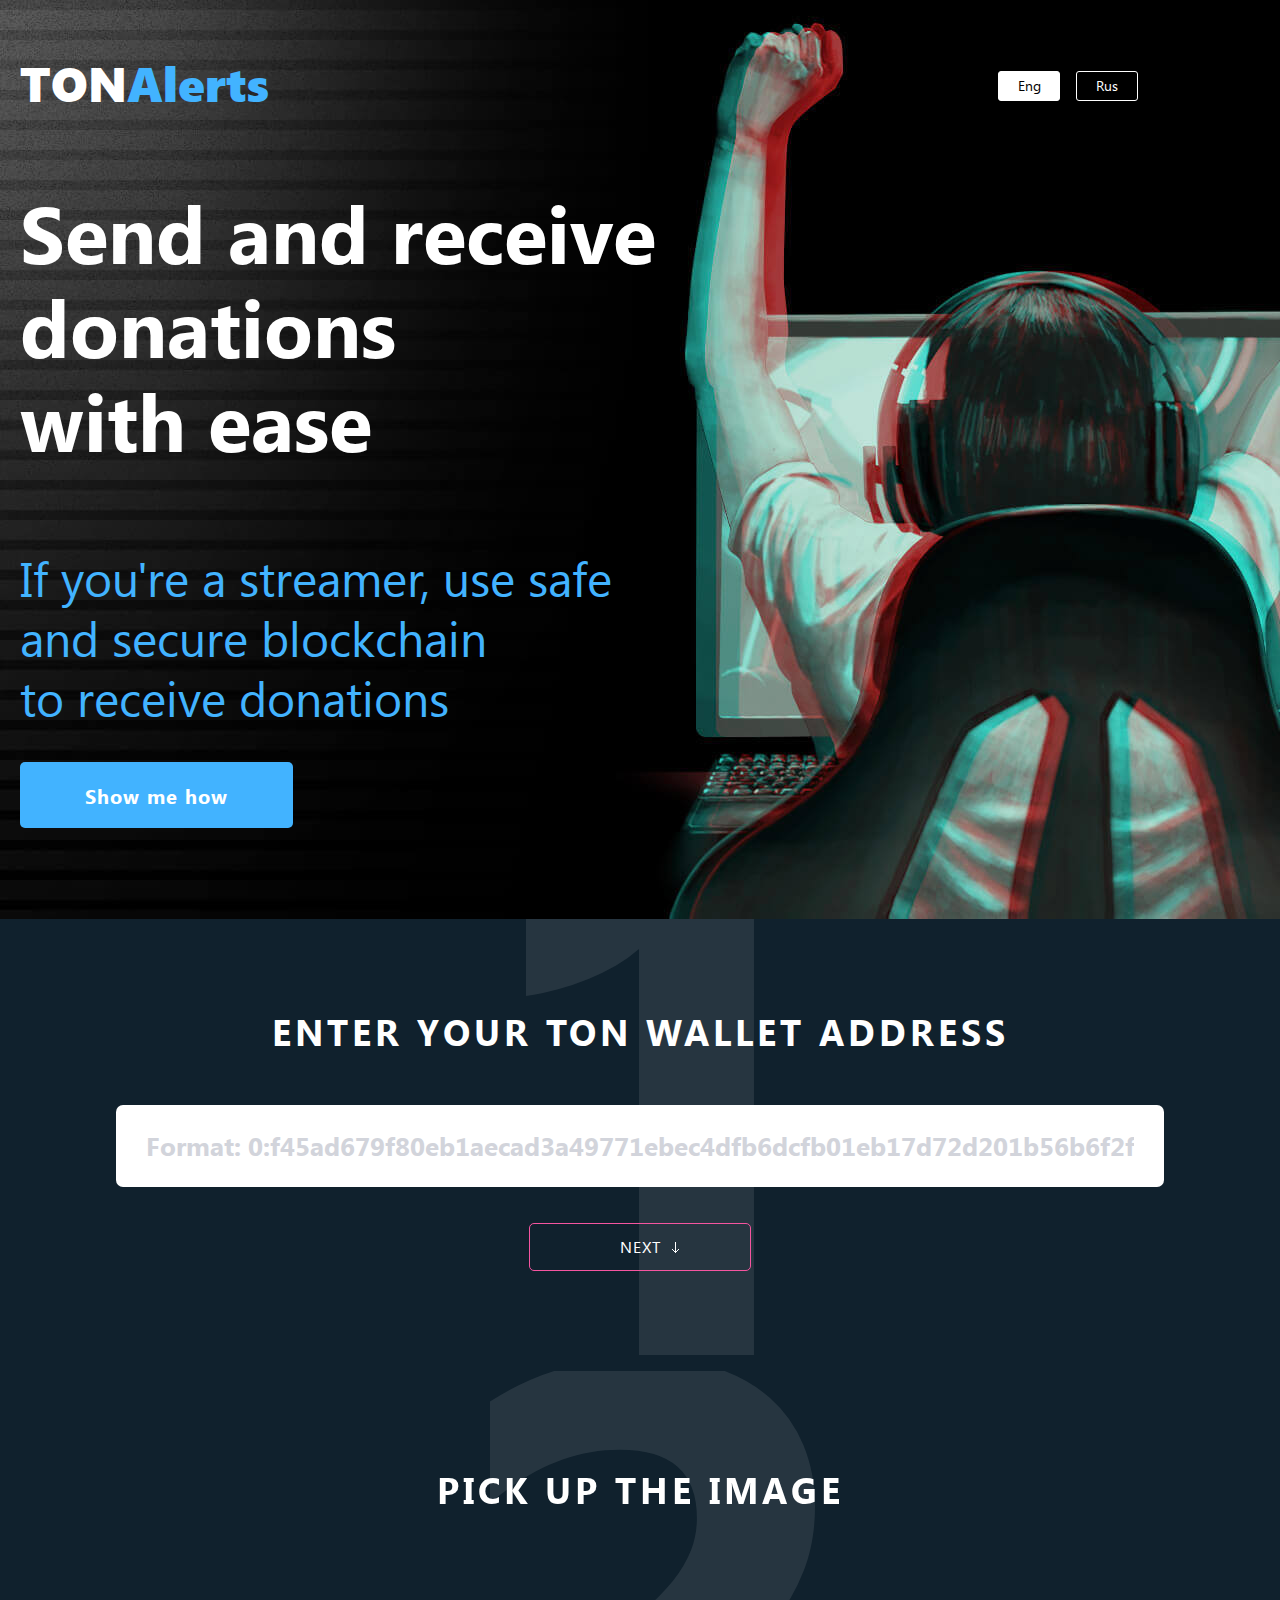
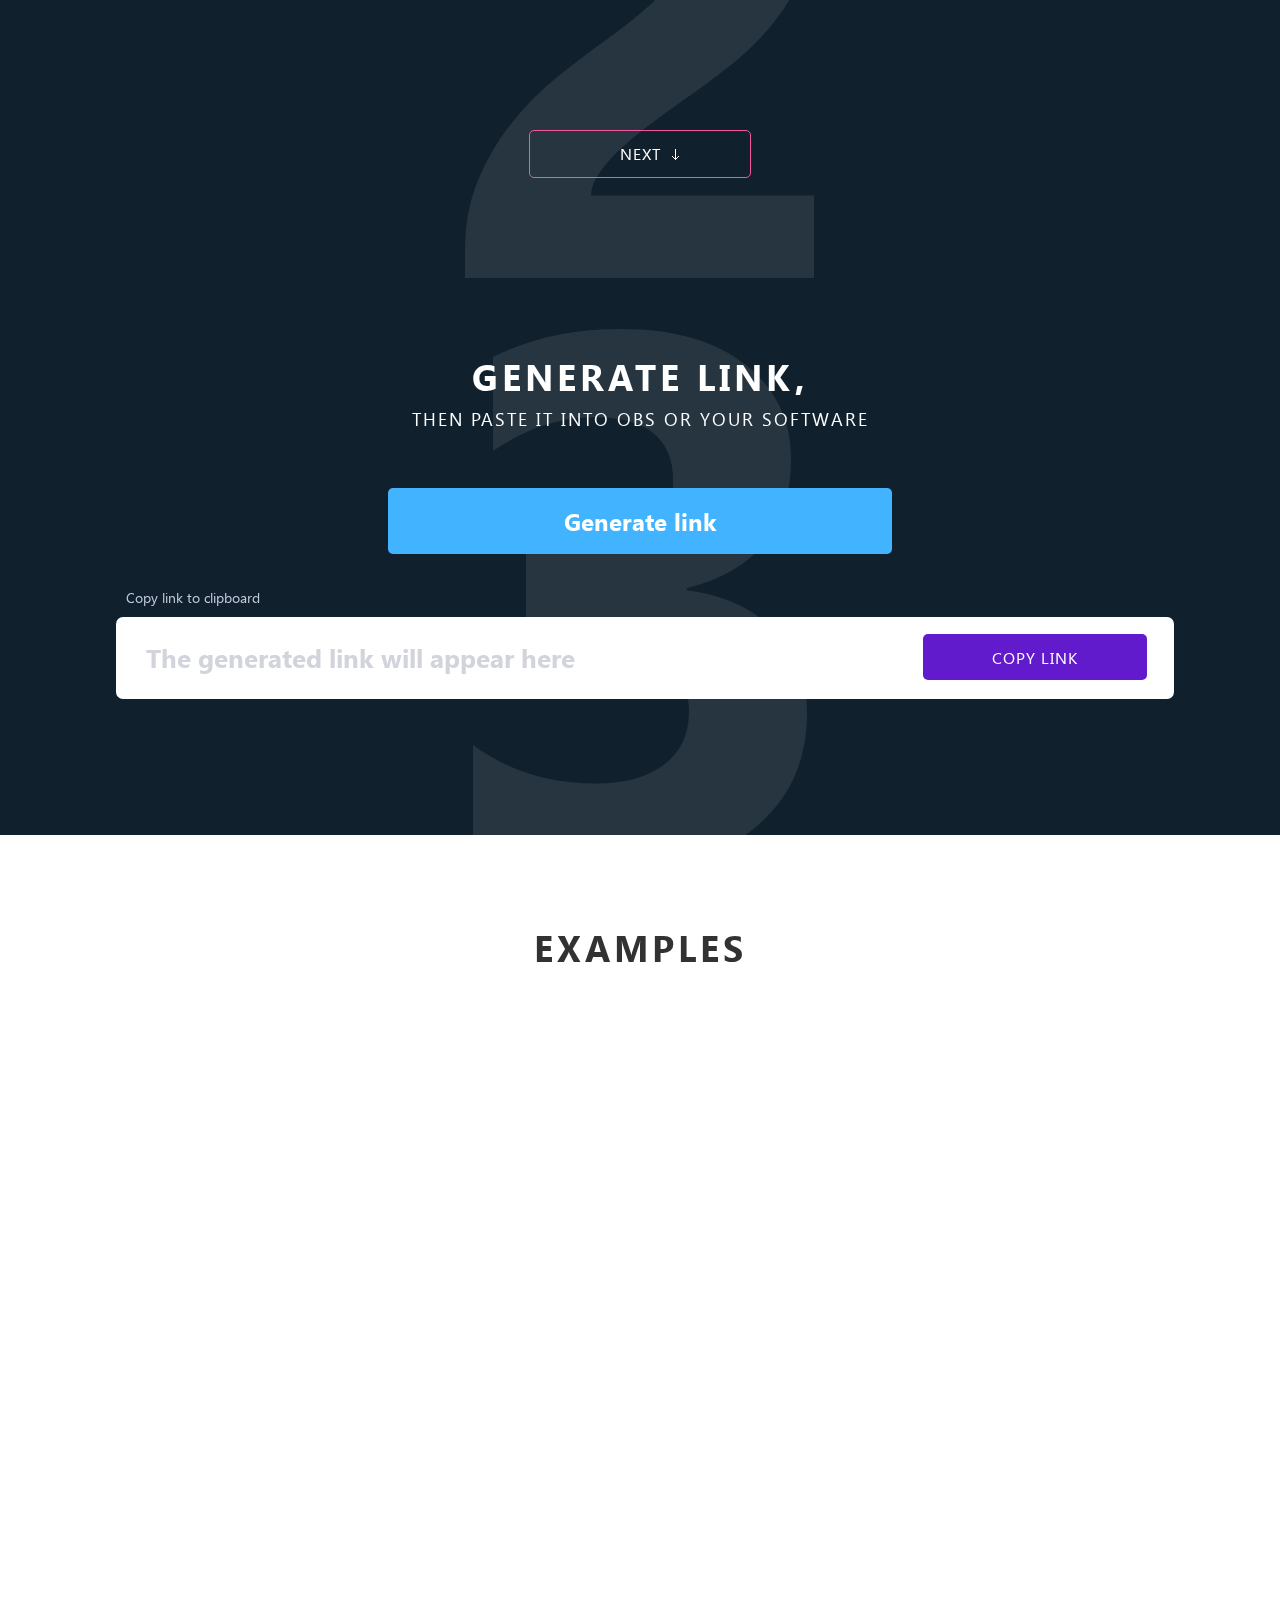
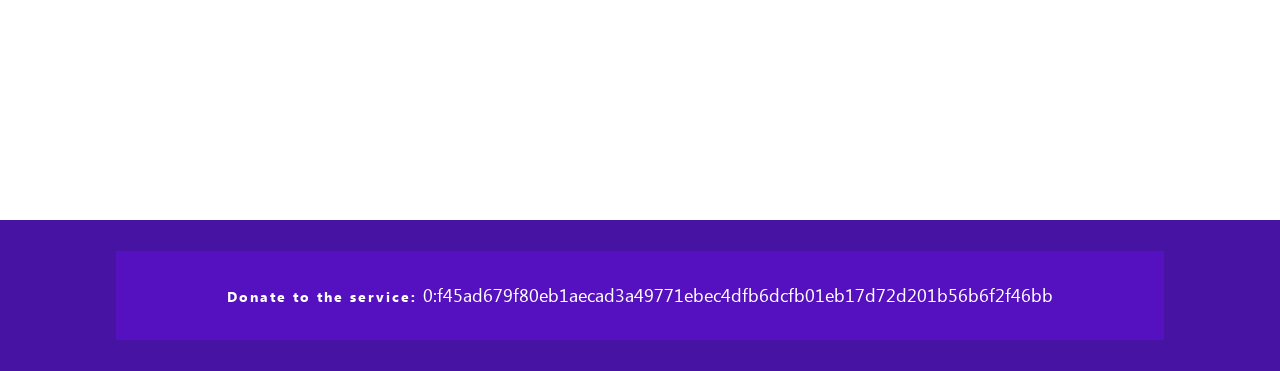
==== commit 10c1c639: "ton style update" ====
--- a/index.html
+++ b/index.html
@@ -47,7 +47,6 @@
             <div class="lang-btn">
                 <button data-index="0" class="btn lang-btn__active js-lang-active" onclick="redrawlng('en')">Eng</button>
                 <button data-index="2" class="btn" onclick="redrawlng('ru')">Rus</button>
-                <button data-index="1" class="btn" onclick="redrawlng('cn')">Cn</button>
             </div>
         </div>
     </header>
@@ -62,7 +61,6 @@
         <div class="lang-btn__mobil">
             <button data-index="0" class="btn js-lang-active" onclick="redrawlng('en')"><img src="assets/img/svg/flag_kingdom.svg" alt=""></button>
             <button data-index="2" class="btn" onclick="redrawlng('ru')"><img src="assets/img/svg/flag_russia.svg" alt=""></button>
-            <button data-index="1" class="btn" onclick="redrawlng('cn')"><img src="assets/img/svg/flag_china.svg" alt=""></button>
         </div>
         <ul class="nav">
             <li><a href="#alerts" onclick="hideMenu()">Alerts</a></li>
@@ -113,18 +111,18 @@
                 <h3 class="alert-scroll replacer mobil-h3" lng="pick_up_the_image">2.pick up the image</h3>
                 <div class="alert-items">
                     <div class="alert__item" tabindex="0">
-                        <img src="assets/img/alert-img/alert-img_01.png" alt="" id="Img_1">
-                    </div>
-                    <div class="alert__item" tabindex="0">
-                        <img src="assets/img/alert-img/alert-img_02.png" alt="" id="Img_2">
-                    </div>
-                    <div class="alert__item" tabindex="0">
-                        <img src="assets/img/alert-img/alert-img_03.png" alt="" id="Img_3">
-                    </div>
-                    <div class="alert__item" tabindex="0">
-                        <img src="assets/img/alert-img/alert-img_04.png" alt="" id="Img_4">
-                    </div>
-                    <div class="alert__item" tabindex="0">
+                        <img src="assets/img/alert-img/1.gif" alt="" id="Img_1">
+                    </div>
+                    <div class="alert__item" tabindex="0">
+                        <img src="assets/img/alert-img/2.gif" alt="" id="Img_2">
+                    </div>
+                    <div class="alert__item" tabindex="0">
+                        <img src="assets/img/alert-img/3.gif" alt="" id="Img_3">
+                    </div>
+                    <div class="alert__item" tabindex="0">
+                        <img src="assets/img/alert-img/apu.gif" alt="" id="Img_4">
+                    </div>
+<!--                    <div class="alert__item" tabindex="0">
                         <img src="assets/img/alert-img/alert-img_05.png" alt="" id="Img_5">
                     </div>
                     <div class="alert__item" tabindex="0">
@@ -135,7 +133,7 @@
                     </div>
                     <div class="alert__item" tabindex="0">
                         <img src="assets/img/alert-img/alert-img_08.png" alt="" id="Img_8">
-                    </div>
+                    </div>-->
                 </div>
                 <button type="button" data-target="generate-title" class="btn js-to-scroll-next js-replace-link" >
                     <span class="replacer next-txt" lng="next">next</span>
@@ -175,7 +173,7 @@
         <div class="container-big">
             <h3 class="replacer" lng="examples">examples</h3>
 			<div class="video">
-                <iframe width="560" height="315" src="https://www.youtube.com/embed/sfZ25Q8Oz70" frameborder="0" allow="accelerometer; autoplay; encrypted-media; gyroscope; picture-in-picture" allowfullscreen></iframe>
+                <iframe width="560" height="315" src="https://www.youtube.com/embed/K0vkNs6tOz4" frameborder="0" allow="accelerometer; autoplay; encrypted-media; gyroscope; picture-in-picture" allowfullscreen></iframe>
             </div>
         </div>
     </section>
@@ -185,11 +183,16 @@
     <!--End Information-->
     <!--Start Footer-->
     <footer>
-        <div class="container-small">
+        <div class="container-middle">
+
+
+            <div class="donate">
+                Donate to the service: <span>0:f45ad679f80eb1aecad3a49771ebec4dfb6dcfb01eb17d72d201b56b6f2f46bb</span>
+            </div>
+        </div>
+        <!--<div class="container-small">
             <a href="/" class="replacer logo foot-logo">TON<span>Alerts</span></a>
-
-            <p class="replacer" lng_="mother_minter">Designed with <img id="heart" src="assets/img/svg/heart.svg" alt=""> by <a href="https://motherminter.org/" target="_blank">Mother Minter</a></p>
-        </div>
+        </div>-->
     </footer>
     <!--End Footer-->
     <!--End Page-->
--- a/assets/css/my-style.css
+++ b/assets/css/my-style.css
@@ -127,16 +127,16 @@
 }
 
 .gradient-01 {
-    background: radial-gradient(circle closest-side, #d15c22, transparent);
+    background: radial-gradient(circle closest-side, #3a8ad7, transparent);
     filter: brightness(140%);
 }
 
 .gradient-02 {
-    background: radial-gradient(circle closest-side, #ff9542, transparent);
+    background: radial-gradient(circle closest-side, #4F95DA, transparent);
 }
 
 .gradient-03 {
-    background: radial-gradient(circle closest-side, #f24841, transparent);
+    background: radial-gradient(circle closest-side, #1776d4, transparent);
     filter: brightness(140%);
 }
 
@@ -1015,7 +1015,6 @@
 	padding: 0 20px;
 	color: #fff;
 	font: 14px/87px SegoeUIBold, sans-serif;
-	text-transform: uppercase;
 	letter-spacing: 2px;
 	text-align: center;
 	background: #5510bf;
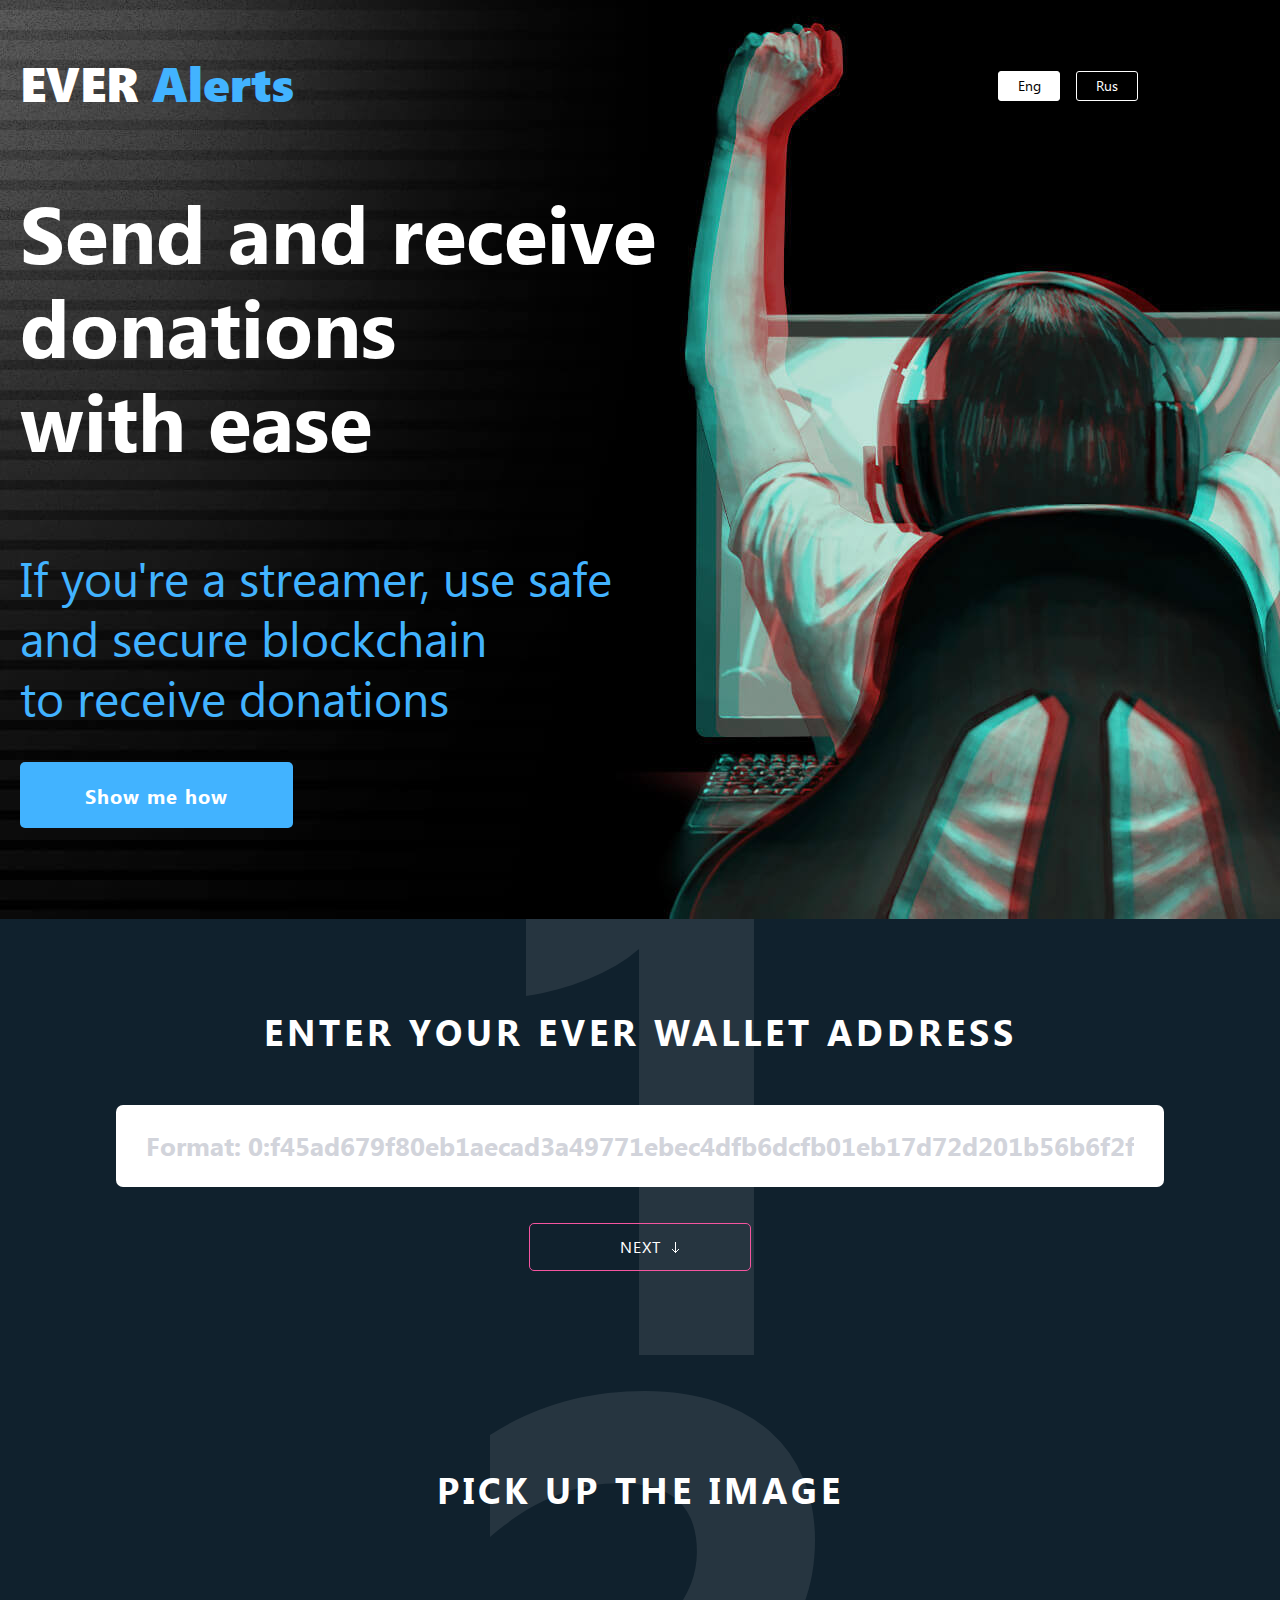
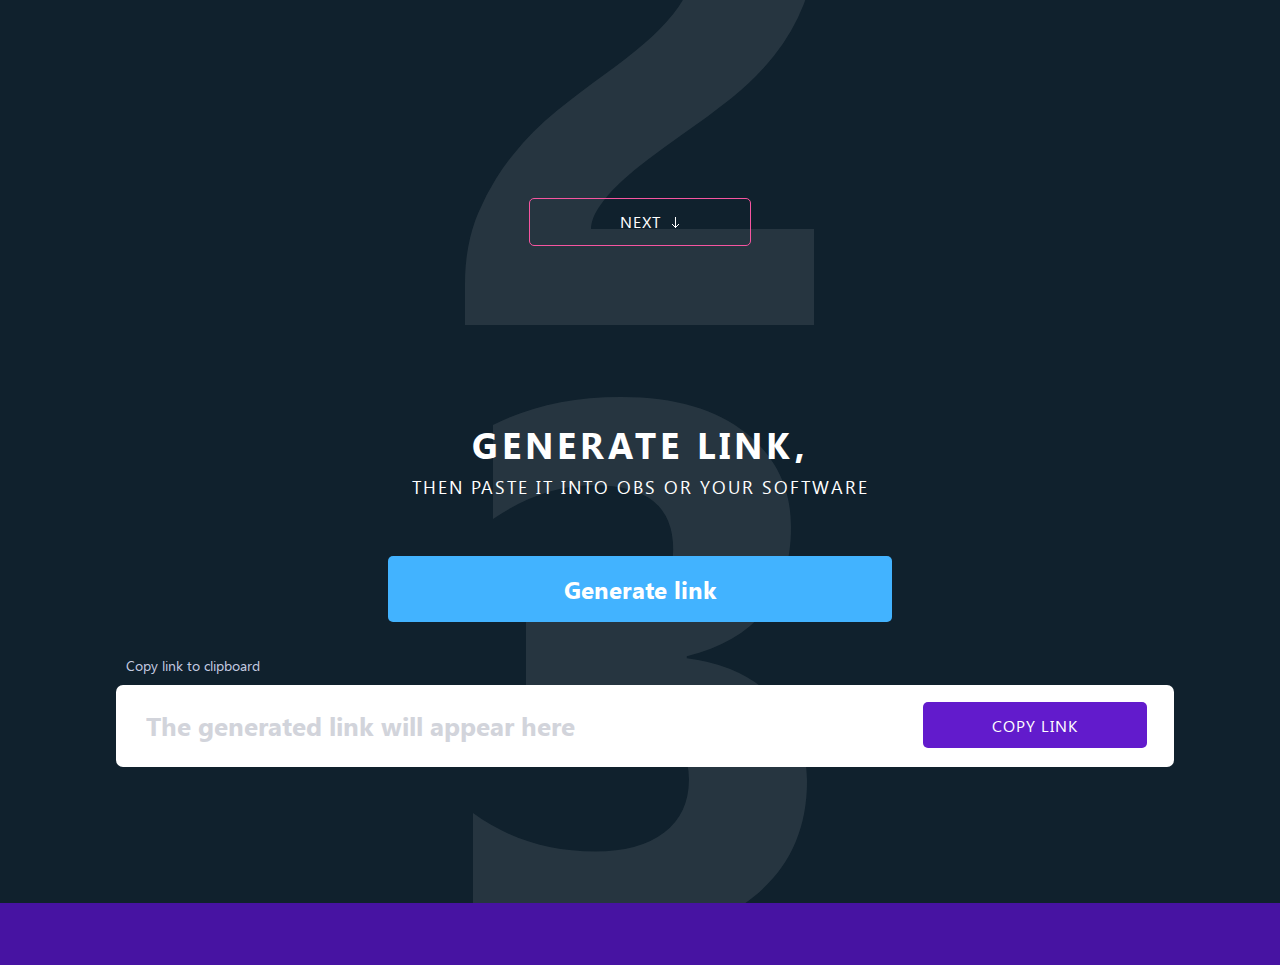
==== commit 36e10670: "rebrand" ====
--- a/index.html
+++ b/index.html
@@ -1,48 +1,33 @@
 <!DOCTYPE html>
 <html lang="en">
 <head>
-    <title>TON Alerts - Send and receive donations with ease</title>
-	<meta name="description" content="">
+    <title>Send and receive donations with ease — EVER alerts</title>
     <meta charset="UTF-8">
     <meta name="viewport" content="width=device-width, initial-scale=1.0">
-	<!--<link rel="apple-touch-icon" sizes="57x57" href="/apple-icon-57x57.png">
-	<link rel="apple-touch-icon" sizes="60x60" href="/apple-icon-60x60.png">
-	<link rel="apple-touch-icon" sizes="72x72" href="/apple-icon-72x72.png">
-	<link rel="apple-touch-icon" sizes="76x76" href="/apple-icon-76x76.png">
-	<link rel="apple-touch-icon" sizes="114x114" href="/apple-icon-114x114.png">
-	<link rel="apple-touch-icon" sizes="120x120" href="/apple-icon-120x120.png">
-	<link rel="apple-touch-icon" sizes="144x144" href="/apple-icon-144x144.png">
-	<link rel="apple-touch-icon" sizes="152x152" href="/apple-icon-152x152.png">
-	<link rel="apple-touch-icon" sizes="180x180" href="/apple-icon-180x180.png">
-	<link rel="icon" type="image/png" sizes="192x192"  href="/android-icon-192x192.png">
-	<link rel="icon" type="image/png" sizes="32x32" href="favicon-32x32.png">
-	<link rel="icon" type="image/png" sizes="96x96" href="favicon-96x96.png">
-	<link rel="icon" type="image/png" sizes="16x16" href="favicon-16x16.png">-->
-	<link rel="manifest" href="./manifest.json">
-	<meta name="msapplication-TileColor" content="#ffffff">
-	<meta name="msapplication-TileImage" content="/ms-icon-144x144.png">
-	<meta name="theme-color" content="#ffffff">
+    <link rel="apple-touch-icon" sizes="180x180" href="/apple-touch-icon.png">
+    <link rel="icon" type="image/png" sizes="32x32" href="/favicon-32x32.png">
+    <link rel="icon" type="image/png" sizes="16x16" href="/favicon-16x16.png">
+    <link rel="manifest" href="/manifest.json">
+    <!-- Google tag (gtag.js) -->
+    <script async src="https://www.googletagmanager.com/gtag/js?id=G-WTWX48824B"></script>
+    <script>
+      window.dataLayer = window.dataLayer || [];
+      function gtag(){dataLayer.push(arguments);}
+      gtag('js', new Date());
+      gtag('config', 'G-WTWX48824B');
+    </script>
+
     <link rel="stylesheet" href="assets/css/reset.css">
     <link rel="stylesheet" href="slick/slick.css">
     <link rel="stylesheet" href="slick/slick-theme.css">
     <link rel="stylesheet" href="assets/css/my-style.css">
-    <!-- Global site tag (gtag.js) - Google Analytics -->
-    <script async src="https://www.googletagmanager.com/gtag/js?id=UA-153161930-1"></script>
-<!--    <script>
-        window.dataLayer = window.dataLayer || [];
-        function gtag(){dataLayer.push(arguments);}
-        gtag('js', new Date());
-
-        gtag('config', 'UA-153161930-1');
-    </script>-->
-
 </head>
 <body>
     <!--Start Page-->
     <!--Start Header-->
     <header>
         <div class="container-big">
-            <a href="/" class="logo">TON<span>Alerts</span></a>
+            <a href="/" class="logo">EVER <span>Alerts</span></a>
 
             <div class="lang-btn">
                 <button data-index="0" class="btn lang-btn__active js-lang-active" onclick="redrawlng('en')">Eng</button>
@@ -64,7 +49,6 @@
         </div>
         <ul class="nav">
             <li><a href="#alerts" onclick="hideMenu()">Alerts</a></li>
-            <li><a href="#examples" onclick="hideMenu()">examples</a></li>
             <li><a href="#wallet" onclick="hideMenu()">wallet</a></li>
         </ul>
         <button class="btn" onclick="hideMenu()">Close</button>
@@ -90,8 +74,8 @@
         <div class="container-middle">
             <!--Start Wallet-Number-->
             <div class="wallet-number" id="wallet">
-                <h3 class="replacer" lng="enter_your_wallet">Enter your TON wallet address</h3>
-                <h3 class="replacer mobil-h3" lng="enter_your_wallet">1.Enter your TON wallet address</h3>
+                <h3 class="replacer" lng="enter_your_wallet">Enter your EVER wallet address</h3>
+                <h3 class="replacer mobil-h3" lng="enter_your_wallet">1.Enter your EVER wallet address</h3>
                 <form>
                     <input type="text" id="inputAddr"  lng="format" placeholder="Format: 0:f45ad679f80eb1aecad3a49771ebec4dfb6dcfb01eb17d72d201b56b6f2f46bb">
 
@@ -111,29 +95,26 @@
                 <h3 class="alert-scroll replacer mobil-h3" lng="pick_up_the_image">2.pick up the image</h3>
                 <div class="alert-items">
                     <div class="alert__item" tabindex="0">
-                        <img src="assets/img/alert-img/1.gif" alt="" id="Img_1">
-                    </div>
-                    <div class="alert__item" tabindex="0">
                         <img src="assets/img/alert-img/2.gif" alt="" id="Img_2">
                     </div>
                     <div class="alert__item" tabindex="0">
                         <img src="assets/img/alert-img/3.gif" alt="" id="Img_3">
                     </div>
                     <div class="alert__item" tabindex="0">
-                        <img src="assets/img/alert-img/apu.gif" alt="" id="Img_4">
-                    </div>
-<!--                    <div class="alert__item" tabindex="0">
-                        <img src="assets/img/alert-img/alert-img_05.png" alt="" id="Img_5">
+                        <img src="assets/img/alert-img/4.gif" alt="" id="Img_4">
                     </div>
                     <div class="alert__item" tabindex="0">
-                        <img src="assets/img/alert-img/alert-img_06.png" alt="" id="Img_6">
+                        <img src="assets/img/alert-img/5.gif" alt="" id="Img_5">
                     </div>
                     <div class="alert__item" tabindex="0">
-                        <img src="assets/img/alert-img/alert-img_07.png" alt="" id="Img_7">
+                        <img src="assets/img/alert-img/6.gif" alt="" id="Img_6">
                     </div>
                     <div class="alert__item" tabindex="0">
-                        <img src="assets/img/alert-img/alert-img_08.png" alt="" id="Img_8">
-                    </div>-->
+                        <img src="assets/img/alert-img/7.gif" alt="" id="Img_7">
+                    </div>
+                    <div class="alert__item" tabindex="0">
+                        <img src="assets/img/alert-img/8.gif" alt="" id="Img_8">
+                    </div>
                 </div>
                 <button type="button" data-target="generate-title" class="btn js-to-scroll-next js-replace-link" >
                     <span class="replacer next-txt" lng="next">next</span>
@@ -168,31 +149,11 @@
         </div>
     </section>
     <!--End Order-Process-->
-    <!--Start Examples-->
-    <section class="examples" id="examples">
-        <div class="container-big">
-            <h3 class="replacer" lng="examples">examples</h3>
-			<div class="video">
-                <iframe width="560" height="315" src="https://www.youtube.com/embed/K0vkNs6tOz4" frameborder="0" allow="accelerometer; autoplay; encrypted-media; gyroscope; picture-in-picture" allowfullscreen></iframe>
-            </div>
-        </div>
-    </section>
-    <!--End Examples-->
     <!--Start Information-->
 
     <!--End Information-->
     <!--Start Footer-->
     <footer>
-        <div class="container-middle">
-
-
-            <div class="donate">
-                Donate to the service: <span>0:f45ad679f80eb1aecad3a49771ebec4dfb6dcfb01eb17d72d201b56b6f2f46bb</span>
-            </div>
-        </div>
-        <!--<div class="container-small">
-            <a href="/" class="replacer logo foot-logo">TON<span>Alerts</span></a>
-        </div>-->
     </footer>
     <!--End Footer-->
     <!--End Page-->
